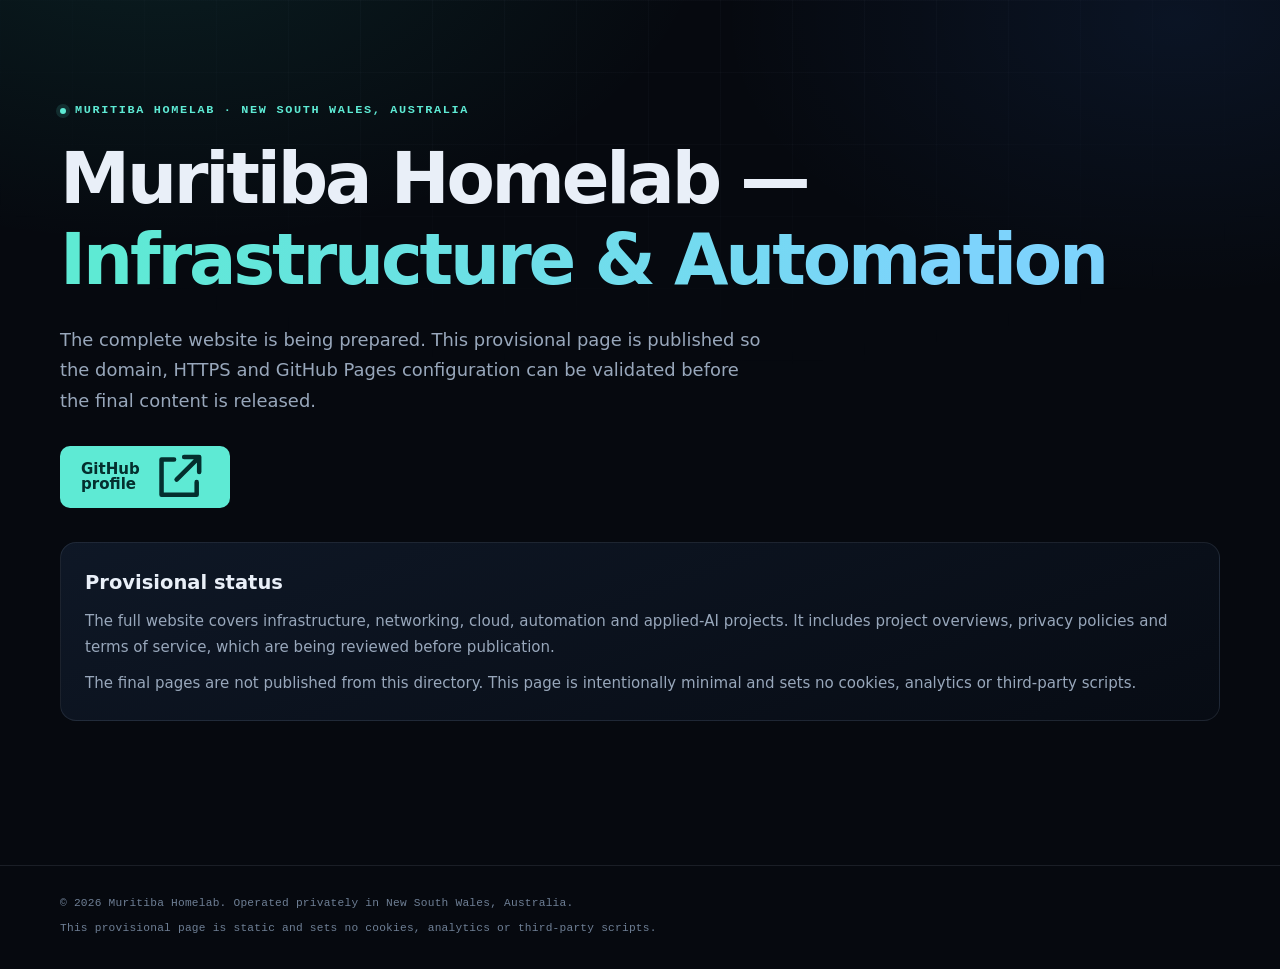
==== docs/index.html @ 88da592b "Add provisional GitHub Pages site for W4A" ====
<!doctype html>
<html lang="en-AU">
<head>
  <meta charset="utf-8">
  <meta name="viewport" content="width=device-width, initial-scale=1">
  <title>Muritiba Homelab — Infrastructure & Automation</title>
  <meta name="description" content="A provisional public page for Muritiba Homelab. The complete website is being prepared.">
  <meta name="theme-color" content="#06090f">
  <meta name="color-scheme" content="dark">
  <meta property="og:type" content="website">
  <meta property="og:site_name" content="Muritiba Homelab">
  <meta property="og:title" content="Muritiba Homelab — Infrastructure & Automation">
  <meta property="og:description" content="A provisional public page for the Muritiba Homelab.">
  <meta property="og:url" content="https://homelab.wmuritiba.com/">
  <meta property="og:locale" content="en_AU">
  <style>
    :root {
      color-scheme: dark;
      --bg: #06090f;
      --surface: #0c141f;
      --border: rgba(148, 163, 184, 0.16);
      --text: #e9eff8;
      --muted: #98a7bb;
      --faint: #6e7f95;
      --accent: #5eead4;
      --accent-strong: #2dd4bf;
      --blue: #7dd3fc;
      --font-sans: ui-sans-serif, system-ui, -apple-system, "Segoe UI", Roboto, "Helvetica Neue", Arial, sans-serif;
      --font-mono: ui-monospace, SFMono-Regular, "SF Mono", Menlo, Consolas, monospace;
    }

    * {
      box-sizing: border-box;
    }

    html {
      scroll-behavior: smooth;
    }

    body {
      margin: 0;
      min-height: 100vh;
      background-color: var(--bg);
      background-image:
        radial-gradient(900px 520px at 12% -8%, rgba(45, 212, 191, 0.1), transparent 62%),
        radial-gradient(760px 460px at 92% 2%, rgba(56, 132, 255, 0.09), transparent 60%);
      color: var(--text);
      font-family: var(--font-sans);
      line-height: 1.65;
      -webkit-font-smoothing: antialiased;
    }

    body::before {
      content: "";
      position: fixed;
      inset: 0;
      z-index: -1;
      pointer-events: none;
      background-image:
        linear-gradient(rgba(148, 163, 184, 0.035) 1px, transparent 1px),
        linear-gradient(90deg, rgba(148, 163, 184, 0.035) 1px, transparent 1px);
      background-size: 72px 72px;
      mask-image: radial-gradient(ellipse 80% 55% at 50% 0%, #000 25%, transparent 78%);
      -webkit-mask-image: radial-gradient(ellipse 80% 55% at 50% 0%, #000 25%, transparent 78%);
    }

    .container {
      width: min(100% - 40px, 1160px);
      margin-inline: auto;
    }

    .eyebrow {
      display: inline-flex;
      align-items: center;
      gap: 9px;
      margin: 0 0 18px;
      color: var(--accent);
      font-family: var(--font-mono);
      font-size: 0.74rem;
      font-weight: 550;
      letter-spacing: 0.14em;
      text-transform: uppercase;
    }

    .eyebrow::before {
      content: "";
      width: 6px;
      height: 6px;
      border-radius: 50%;
      background: var(--accent);
      box-shadow: 0 0 0 4px rgba(94, 234, 212, 0.13);
    }

    .lead {
      max-width: 62ch;
      color: var(--muted);
      font-size: 1.12rem;
      line-height: 1.7;
    }

    .button {
      display: inline-flex;
      align-items: center;
      justify-content: center;
      gap: 9px;
      min-height: 46px;
      padding: 0 20px;
      border: 1px solid transparent;
      border-radius: 10px;
      font-size: 0.94rem;
      font-weight: 620;
      line-height: 1;
      text-decoration: none;
      transition: transform 180ms ease, background-color 180ms ease, border-color 180ms ease;
    }

    .button:hover {
      transform: translateY(-1px);
    }

    .button--primary {
      background: var(--accent);
      color: #042f2e;
    }

    .button--primary:hover {
      background: #8df5e5;
      color: #042f2e;
    }

    .button--ghost {
      border-color: rgba(148, 163, 184, 0.26);
      background: rgba(148, 163, 184, 0.04);
      color: var(--text);
    }

    .button--ghost:hover {
      border-color: rgba(94, 234, 212, 0.45);
      background: rgba(94, 234, 212, 0.07);
    }

    .hero {
      padding: 96px 0 72px;
    }

    .hero h1 {
      margin: 0;
      font-size: clamp(2.4rem, 6vw, 4.4rem);
      font-weight: 650;
      line-height: 1.15;
      letter-spacing: -0.045em;
      text-wrap: balance;
    }

    .hero h1 .accent {
      background: linear-gradient(100deg, var(--accent) 5%, var(--blue) 85%);
      -webkit-background-clip: text;
      background-clip: text;
      color: transparent;
    }

    .hero .lead {
      margin: 24px 0 0;
    }

    .button-row {
      display: flex;
      flex-wrap: wrap;
      gap: 12px;
      margin-top: 30px;
    }

    .panel {
      margin-top: 34px;
      padding: 24px;
      border: 1px solid rgba(148, 163, 184, 0.14);
      border-radius: 16px;
      background: linear-gradient(160deg, rgba(16, 26, 41, 0.9), rgba(8, 13, 21, 0.9));
    }

    .panel h2 {
      margin: 0 0 10px;
      font-size: 1.22rem;
      font-weight: 620;
    }

    .panel p {
      margin: 0;
      color: var(--muted);
      font-size: 0.94rem;
      line-height: 1.7;
    }

    .panel p + p {
      margin-top: 10px;
    }

    .footer {
      margin-top: 72px;
      padding: 28px 0 32px;
      border-top: 1px solid rgba(148, 163, 184, 0.14);
      color: var(--faint);
      font-family: var(--font-mono);
      font-size: 0.7rem;
      letter-spacing: 0.02em;
    }

    .footer p {
      margin: 0;
    }

    .footer p + p {
      margin-top: 6px;
    }

    .mark {
      width: 34px;
      height: 34px;
    }
  </style>
</head>
<body>
  <main id="main">
    <section class="hero">
      <div class="container">
        <p class="eyebrow">Muritiba Homelab · New South Wales, Australia</p>
        <h1>Muritiba Homelab — <span class="accent">Infrastructure &amp; Automation</span></h1>
        <p class="lead">The complete website is being prepared. This provisional page is published so the domain, HTTPS and GitHub Pages configuration can be validated before the final content is released.</p>
        <div class="button-row">
          <a class="button button--primary" href="https://github.com/wmuritiba" rel="noopener">
            GitHub profile
            <svg viewBox="0 0 24 24" fill="none" stroke="currentColor" stroke-width="1.8" stroke-linecap="round" stroke-linejoin="round" aria-hidden="true" focusable="false">
              <path d="M14 4h6v6M20 4l-9 9M10 5H5v14h14v-5"/>
            </svg>
          </a>
        </div>
        <div class="panel">
          <h2>Provisional status</h2>
          <p>The full website covers infrastructure, networking, cloud, automation and applied-AI projects. It includes project overviews, privacy policies and terms of service, which are being reviewed before publication.</p>
          <p>The final pages are not published from this directory. This page is intentionally minimal and sets no cookies, analytics or third-party scripts.</p>
        </div>
      </div>
    </section>
  </main>

  <footer class="footer">
    <div class="container">
      <p>© 2026 Muritiba Homelab. Operated privately in New South Wales, Australia.</p>
      <p>This provisional page is static and sets no cookies, analytics or third-party scripts.</p>
    </div>
  </footer>
</body>
</html>
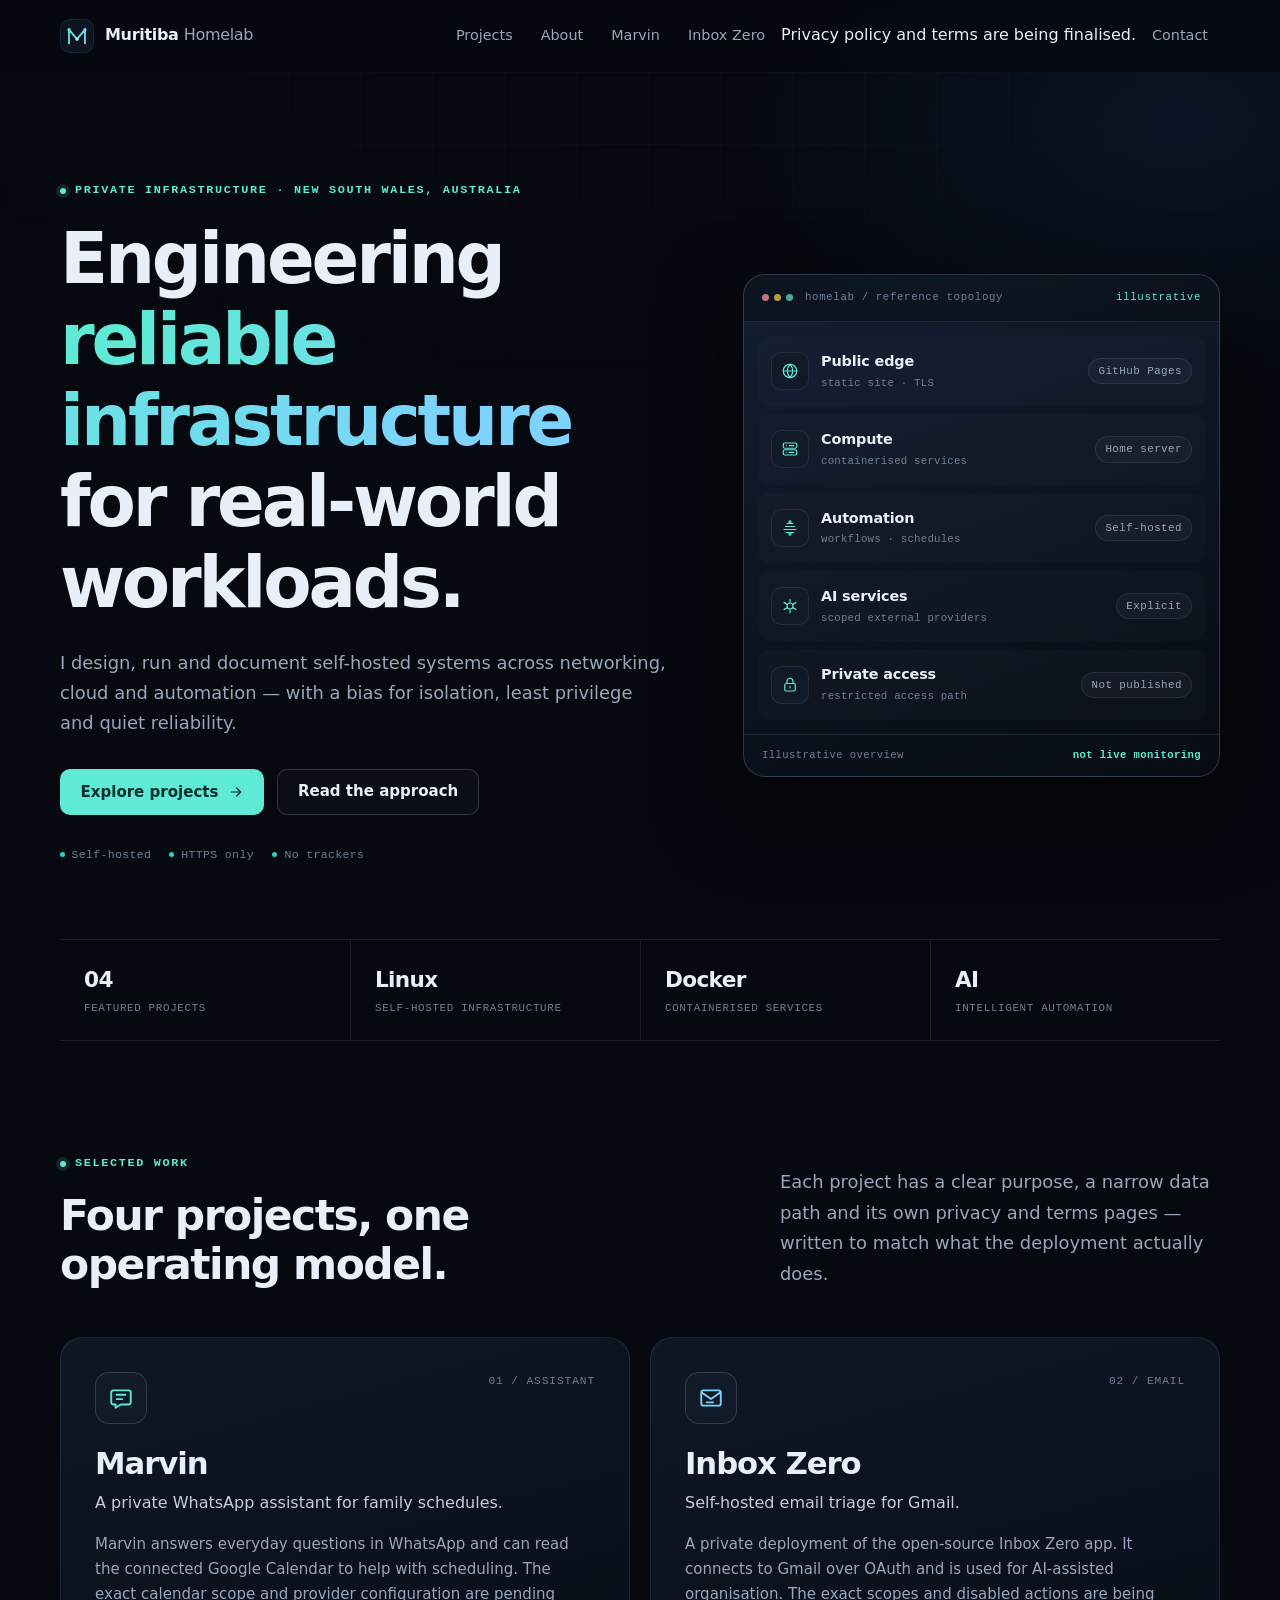
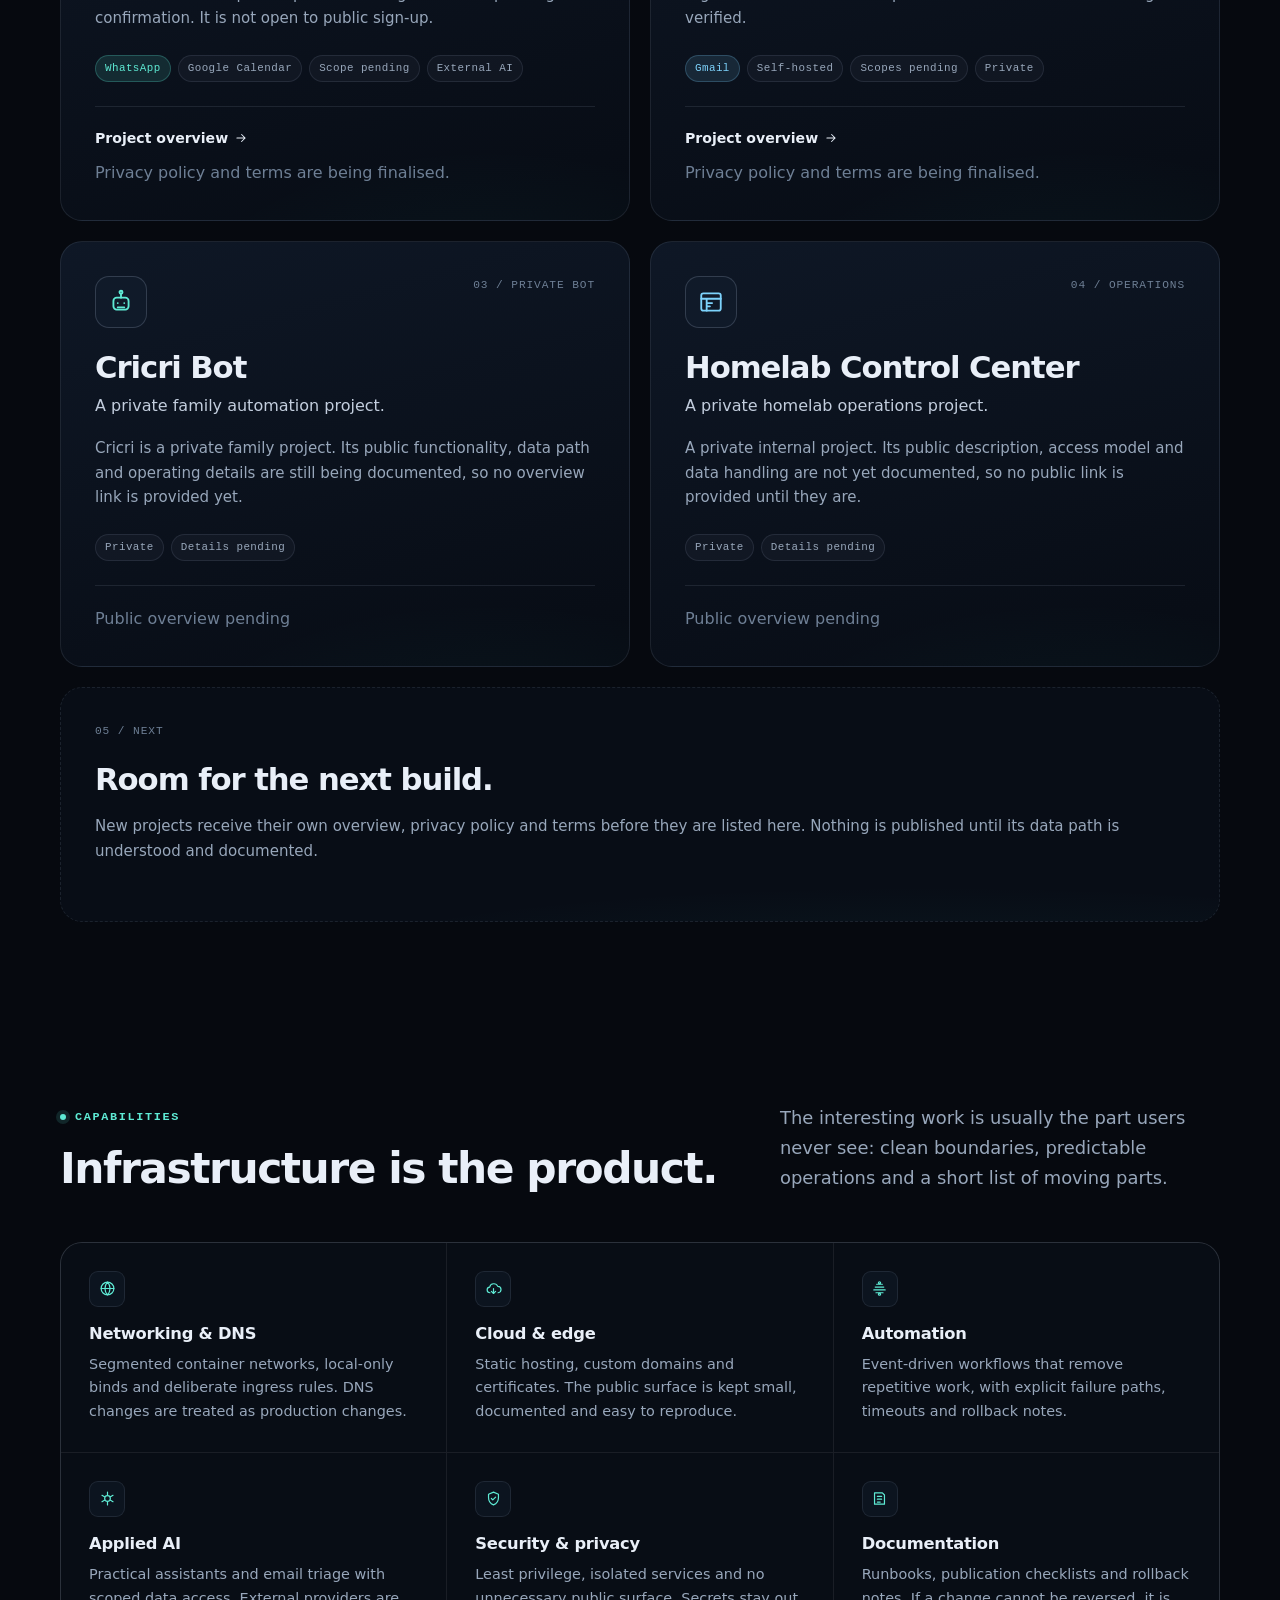
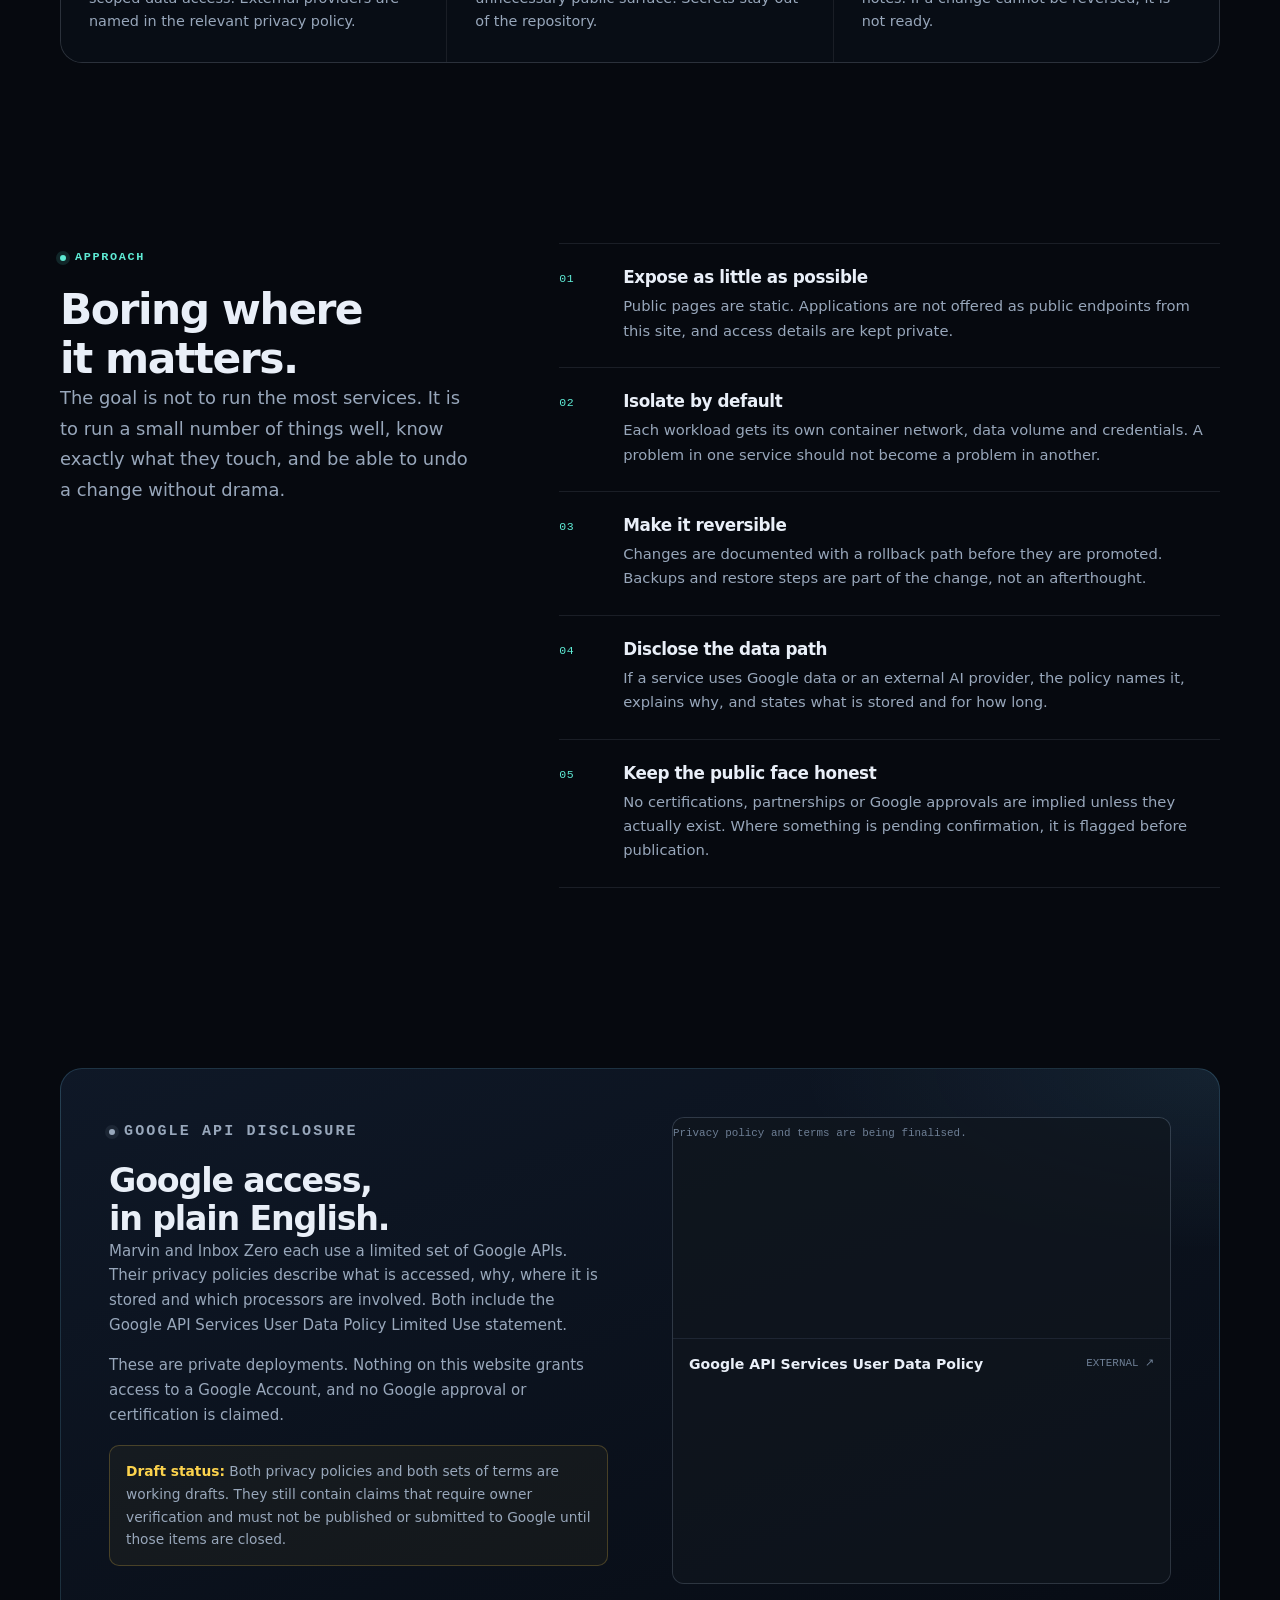
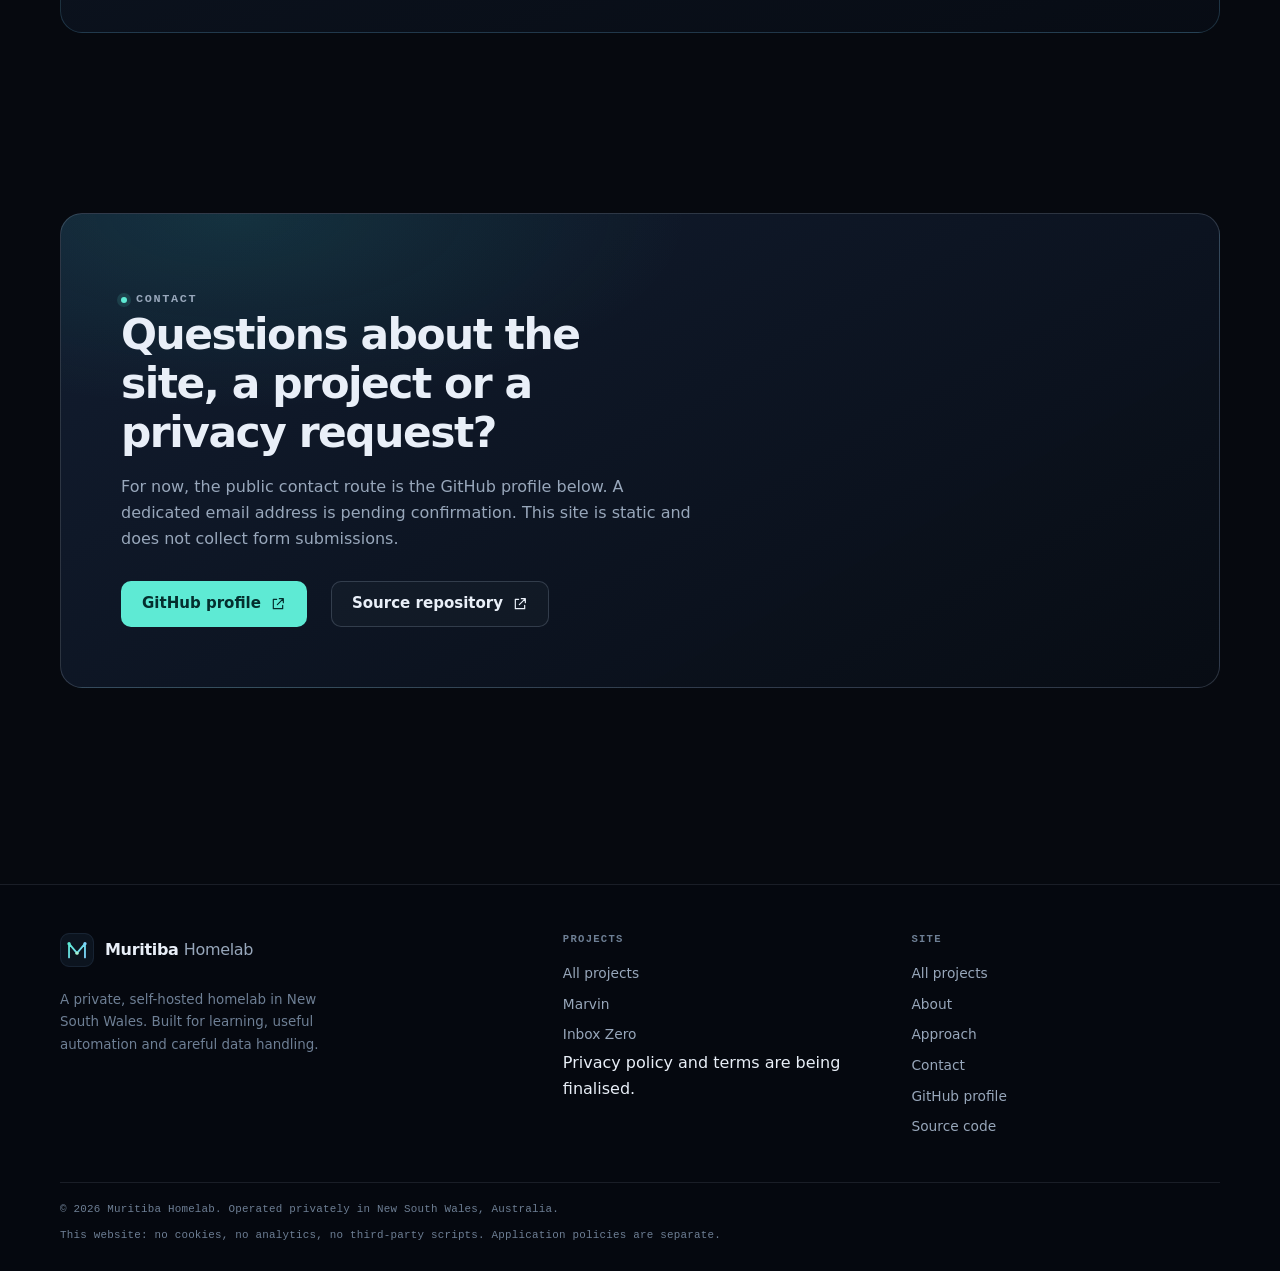
==== commit 160d3a07: "Publish Muritiba Homelab institutional website" ====
--- a/docs/index.html
+++ b/docs/index.html
@@ -3,250 +3,443 @@
 <head>
   <meta charset="utf-8">
   <meta name="viewport" content="width=device-width, initial-scale=1">
-  <title>Muritiba Homelab — Infrastructure & Automation</title>
-  <meta name="description" content="A provisional public page for Muritiba Homelab. The complete website is being prepared.">
+  <meta http-equiv="Content-Security-Policy" content="default-src 'self'; img-src 'self' data:; style-src 'self'; script-src 'self'; font-src 'self'; connect-src 'self'; base-uri 'self'; form-action 'none'">
+  <meta name="referrer" content="strict-origin-when-cross-origin">
+  <title>Muritiba Homelab — Infrastructure, automation and applied AI</title>
+  <meta name="description" content="A private, self-hosted homelab in New South Wales. Projects across networking, cloud, automation and applied AI, including Marvin, Inbox Zero, Cricri Bot and Homelab Control Center.">
+  <link rel="canonical" href="https://homelab.wmuritiba.com/">
   <meta name="theme-color" content="#06090f">
   <meta name="color-scheme" content="dark">
+
   <meta property="og:type" content="website">
   <meta property="og:site_name" content="Muritiba Homelab">
-  <meta property="og:title" content="Muritiba Homelab — Infrastructure & Automation">
-  <meta property="og:description" content="A provisional public page for the Muritiba Homelab.">
+  <meta property="og:title" content="Muritiba Homelab — Infrastructure, automation and applied AI">
+  <meta property="og:description" content="A private, self-hosted homelab in New South Wales. Projects across networking, cloud, automation and applied AI.">
   <meta property="og:url" content="https://homelab.wmuritiba.com/">
+  <meta property="og:image" content="https://homelab.wmuritiba.com/assets/og-image.png">
+  <meta property="og:image:width" content="1200">
+  <meta property="og:image:height" content="630">
+  <meta property="og:image:alt" content="Muritiba Homelab — a small, deliberate homelab for real workloads.">
   <meta property="og:locale" content="en_AU">
-  <style>
-    :root {
-      color-scheme: dark;
-      --bg: #06090f;
-      --surface: #0c141f;
-      --border: rgba(148, 163, 184, 0.16);
-      --text: #e9eff8;
-      --muted: #98a7bb;
-      --faint: #6e7f95;
-      --accent: #5eead4;
-      --accent-strong: #2dd4bf;
-      --blue: #7dd3fc;
-      --font-sans: ui-sans-serif, system-ui, -apple-system, "Segoe UI", Roboto, "Helvetica Neue", Arial, sans-serif;
-      --font-mono: ui-monospace, SFMono-Regular, "SF Mono", Menlo, Consolas, monospace;
-    }
-
-    * {
-      box-sizing: border-box;
-    }
-
-    html {
-      scroll-behavior: smooth;
-    }
-
-    body {
-      margin: 0;
-      min-height: 100vh;
-      background-color: var(--bg);
-      background-image:
-        radial-gradient(900px 520px at 12% -8%, rgba(45, 212, 191, 0.1), transparent 62%),
-        radial-gradient(760px 460px at 92% 2%, rgba(56, 132, 255, 0.09), transparent 60%);
-      color: var(--text);
-      font-family: var(--font-sans);
-      line-height: 1.65;
-      -webkit-font-smoothing: antialiased;
-    }
-
-    body::before {
-      content: "";
-      position: fixed;
-      inset: 0;
-      z-index: -1;
-      pointer-events: none;
-      background-image:
-        linear-gradient(rgba(148, 163, 184, 0.035) 1px, transparent 1px),
-        linear-gradient(90deg, rgba(148, 163, 184, 0.035) 1px, transparent 1px);
-      background-size: 72px 72px;
-      mask-image: radial-gradient(ellipse 80% 55% at 50% 0%, #000 25%, transparent 78%);
-      -webkit-mask-image: radial-gradient(ellipse 80% 55% at 50% 0%, #000 25%, transparent 78%);
-    }
-
-    .container {
-      width: min(100% - 40px, 1160px);
-      margin-inline: auto;
-    }
-
-    .eyebrow {
-      display: inline-flex;
-      align-items: center;
-      gap: 9px;
-      margin: 0 0 18px;
-      color: var(--accent);
-      font-family: var(--font-mono);
-      font-size: 0.74rem;
-      font-weight: 550;
-      letter-spacing: 0.14em;
-      text-transform: uppercase;
-    }
-
-    .eyebrow::before {
-      content: "";
-      width: 6px;
-      height: 6px;
-      border-radius: 50%;
-      background: var(--accent);
-      box-shadow: 0 0 0 4px rgba(94, 234, 212, 0.13);
-    }
-
-    .lead {
-      max-width: 62ch;
-      color: var(--muted);
-      font-size: 1.12rem;
-      line-height: 1.7;
-    }
-
-    .button {
-      display: inline-flex;
-      align-items: center;
-      justify-content: center;
-      gap: 9px;
-      min-height: 46px;
-      padding: 0 20px;
-      border: 1px solid transparent;
-      border-radius: 10px;
-      font-size: 0.94rem;
-      font-weight: 620;
-      line-height: 1;
-      text-decoration: none;
-      transition: transform 180ms ease, background-color 180ms ease, border-color 180ms ease;
-    }
-
-    .button:hover {
-      transform: translateY(-1px);
-    }
-
-    .button--primary {
-      background: var(--accent);
-      color: #042f2e;
-    }
-
-    .button--primary:hover {
-      background: #8df5e5;
-      color: #042f2e;
-    }
-
-    .button--ghost {
-      border-color: rgba(148, 163, 184, 0.26);
-      background: rgba(148, 163, 184, 0.04);
-      color: var(--text);
-    }
-
-    .button--ghost:hover {
-      border-color: rgba(94, 234, 212, 0.45);
-      background: rgba(94, 234, 212, 0.07);
-    }
-
-    .hero {
-      padding: 96px 0 72px;
-    }
-
-    .hero h1 {
-      margin: 0;
-      font-size: clamp(2.4rem, 6vw, 4.4rem);
-      font-weight: 650;
-      line-height: 1.15;
-      letter-spacing: -0.045em;
-      text-wrap: balance;
-    }
-
-    .hero h1 .accent {
-      background: linear-gradient(100deg, var(--accent) 5%, var(--blue) 85%);
-      -webkit-background-clip: text;
-      background-clip: text;
-      color: transparent;
-    }
-
-    .hero .lead {
-      margin: 24px 0 0;
-    }
-
-    .button-row {
-      display: flex;
-      flex-wrap: wrap;
-      gap: 12px;
-      margin-top: 30px;
-    }
-
-    .panel {
-      margin-top: 34px;
-      padding: 24px;
-      border: 1px solid rgba(148, 163, 184, 0.14);
-      border-radius: 16px;
-      background: linear-gradient(160deg, rgba(16, 26, 41, 0.9), rgba(8, 13, 21, 0.9));
-    }
-
-    .panel h2 {
-      margin: 0 0 10px;
-      font-size: 1.22rem;
-      font-weight: 620;
-    }
-
-    .panel p {
-      margin: 0;
-      color: var(--muted);
-      font-size: 0.94rem;
-      line-height: 1.7;
-    }
-
-    .panel p + p {
-      margin-top: 10px;
-    }
-
-    .footer {
-      margin-top: 72px;
-      padding: 28px 0 32px;
-      border-top: 1px solid rgba(148, 163, 184, 0.14);
-      color: var(--faint);
-      font-family: var(--font-mono);
-      font-size: 0.7rem;
-      letter-spacing: 0.02em;
-    }
-
-    .footer p {
-      margin: 0;
-    }
-
-    .footer p + p {
-      margin-top: 6px;
-    }
-
-    .mark {
-      width: 34px;
-      height: 34px;
-    }
-  </style>
+  <meta name="twitter:card" content="summary_large_image">
+  <meta name="twitter:title" content="Muritiba Homelab">
+  <meta name="twitter:description" content="Infrastructure, automation and applied AI in a private, self-hosted homelab.">
+  <meta name="twitter:image" content="https://homelab.wmuritiba.com/assets/og-image.png">
+
+  <link rel="icon" href="favicon.svg" type="image/svg+xml">
+  <link rel="apple-touch-icon" href="assets/apple-touch-icon.png">
+  <link rel="stylesheet" href="styles.css">
+  <script src="script.js" defer></script>
+
+  <script type="application/ld+json">
+  {
+    "@context": "https://schema.org",
+    "@type": "WebSite",
+    "name": "Muritiba Homelab",
+    "url": "https://homelab.wmuritiba.com/",
+    "description": "A private, self-hosted homelab in New South Wales, with projects across networking, cloud, automation and applied AI.",
+    "inLanguage": "en-AU"
+  }
+  </script>
 </head>
 <body>
+  <a class="skip-link" href="#main">Skip to content</a>
+
+  <header class="site-header">
+    <div class="container header-inner">
+      <a class="brand" href="./" aria-label="Muritiba Homelab — home">
+        <img class="brand-mark" src="assets/mark.svg" alt="" width="34" height="34">
+        <span class="brand-text">Muritiba <span>Homelab</span></span>
+      </a>
+
+      <button class="nav-toggle" type="button" aria-expanded="false" aria-controls="site-nav" aria-label="Open navigation">
+        <svg class="icon-menu" viewBox="0 0 24 24" fill="none" stroke="currentColor" stroke-width="1.8" stroke-linecap="round" aria-hidden="true" focusable="false">
+          <path d="M4 7h16M4 12h16M4 17h16"/>
+        </svg>
+        <svg class="icon-close" viewBox="0 0 24 24" fill="none" stroke="currentColor" stroke-width="1.8" stroke-linecap="round" aria-hidden="true" focusable="false">
+          <path d="M6 6l12 12M18 6 6 18"/>
+        </svg>
+      </button>
+
+      <nav class="site-nav" id="site-nav" aria-label="Primary">
+        <a href="projects/">Projects</a>
+        <a href="about/">About</a>
+        <a href="marvin/">Marvin</a>
+        <a href="inbox-zero/">Inbox Zero</a>
+              <span class="link-subtle">Privacy policy and terms are being finalised.</span>
+        <a href="#contact">Contact</a>
+      </nav>
+    </div>
+  </header>
+
   <main id="main">
-    <section class="hero">
+    <section class="hero" aria-labelledby="hero-title">
+      <div class="container hero-grid">
+        <div class="hero-copy">
+          <p class="eyebrow">Private infrastructure · New South Wales, Australia</p>
+          <h1 id="hero-title">Engineering <span class="accent">reliable infrastructure</span> for real-world workloads.</h1>
+          <p class="lead">I design, run and document self-hosted systems across networking, cloud and automation — with a bias for isolation, least privilege and quiet reliability.</p>
+          <div class="button-row">
+            <a class="button button--primary" href="projects/">
+              Explore projects
+              <svg viewBox="0 0 24 24" fill="none" stroke="currentColor" stroke-width="1.8" stroke-linecap="round" stroke-linejoin="round" aria-hidden="true" focusable="false"><path d="M5 12h14M13 6l6 6-6 6"/></svg>
+            </a>
+            <a class="button button--ghost" href="#approach">Read the approach</a>
+          </div>
+          <p class="hero-note">
+            <span>Self-hosted</span>
+            <span>HTTPS only</span>
+            <span>No trackers</span>
+          </p>
+        </div>
+
+        <div class="system-card" role="img" aria-label="Illustrative homelab architecture: a public static site on GitHub Pages, containerised services on a home server, self-hosted automation, scoped external AI services, and a restricted private access path. Not live monitoring.">
+          <div class="system-bar">
+            <span class="system-dots" aria-hidden="true"><i></i><i></i><i></i></span>
+            <span>homelab / reference topology</span>
+            <span class="system-bar__status">illustrative</span>
+          </div>
+          <div class="system-body">
+            <div class="node-row">
+              <span class="node-icon" aria-hidden="true">
+                <svg viewBox="0 0 24 24" fill="none" stroke="currentColor" stroke-width="1.6" stroke-linecap="round" stroke-linejoin="round"><circle cx="12" cy="12" r="9"/><path d="M3 12h18M12 3c2.4 2.6 3.6 5.6 3.6 9s-1.2 6.4-3.6 9c-2.4-2.6-3.6-5.6-3.6-9S9.6 5.6 12 3z"/></svg>
+              </span>
+              <span class="node-copy"><strong>Public edge</strong><span>static site · TLS</span></span>
+              <span class="pill">GitHub Pages</span>
+            </div>
+            <div class="node-row">
+              <span class="node-icon" aria-hidden="true">
+                <svg viewBox="0 0 24 24" fill="none" stroke="currentColor" stroke-width="1.6" stroke-linecap="round" stroke-linejoin="round"><rect x="3" y="4" width="18" height="7" rx="2"/><rect x="3" y="13" width="18" height="7" rx="2"/><path d="M7 7.5h.01M7 16.5h.01M11 7.5h6M11 16.5h6"/></svg>
+              </span>
+              <span class="node-copy"><strong>Compute</strong><span>containerised services</span></span>
+              <span class="pill">Home server</span>
+            </div>
+            <div class="node-row">
+              <span class="node-icon" aria-hidden="true">
+                <svg viewBox="0 0 24 24" fill="none" stroke="currentColor" stroke-width="1.6" stroke-linecap="round" stroke-linejoin="round"><path d="M8 6h8M6 10h12M4 14h16M7 18h10"/><circle cx="12" cy="4" r="1.5"/><circle cx="12" cy="20" r="1.5"/></svg>
+              </span>
+              <span class="node-copy"><strong>Automation</strong><span>workflows · schedules</span></span>
+              <span class="pill">Self-hosted</span>
+            </div>
+            <div class="node-row">
+              <span class="node-icon" aria-hidden="true">
+                <svg viewBox="0 0 24 24" fill="none" stroke="currentColor" stroke-width="1.6" stroke-linecap="round" stroke-linejoin="round"><path d="M12 3v4M12 17v4M4.2 7.5l3.5 2M16.3 14.5l3.5 2M4.2 16.5l3.5-2M16.3 9.5l3.5-2"/><circle cx="12" cy="12" r="4"/></svg>
+              </span>
+              <span class="node-copy"><strong>AI services</strong><span>scoped external providers</span></span>
+              <span class="pill">Explicit</span>
+            </div>
+            <div class="node-row">
+              <span class="node-icon" aria-hidden="true">
+                <svg viewBox="0 0 24 24" fill="none" stroke="currentColor" stroke-width="1.6" stroke-linecap="round" stroke-linejoin="round"><rect x="5" y="10" width="14" height="10" rx="2"/><path d="M8 10V7a4 4 0 0 1 8 0v3"/><path d="M12 14v2"/></svg>
+              </span>
+              <span class="node-copy"><strong>Private access</strong><span>restricted access path</span></span>
+              <span class="pill">Not published</span>
+            </div>
+          </div>
+          <div class="system-foot">
+            <span>Illustrative overview</span>
+            <strong>not live monitoring</strong>
+          </div>
+        </div>
+      </div>
+    </section>
+
+    <div class="container">
+      <div class="stats" role="group" aria-label="Homelab at a glance">
+        <div class="stat"><strong>04</strong><span>Featured projects</span></div>
+        <div class="stat"><strong>Linux</strong><span>Self-hosted infrastructure</span></div>
+        <div class="stat"><strong>Docker</strong><span>Containerised services</span></div>
+        <div class="stat"><strong>AI</strong><span>Intelligent automation</span></div>
+      </div>
+    </div>
+
+    <section class="section" id="projects" aria-labelledby="projects-title">
       <div class="container">
-        <p class="eyebrow">Muritiba Homelab · New South Wales, Australia</p>
-        <h1>Muritiba Homelab — <span class="accent">Infrastructure &amp; Automation</span></h1>
-        <p class="lead">The complete website is being prepared. This provisional page is published so the domain, HTTPS and GitHub Pages configuration can be validated before the final content is released.</p>
-        <div class="button-row">
-          <a class="button button--primary" href="https://github.com/wmuritiba" rel="noopener">
-            GitHub profile
-            <svg viewBox="0 0 24 24" fill="none" stroke="currentColor" stroke-width="1.8" stroke-linecap="round" stroke-linejoin="round" aria-hidden="true" focusable="false">
-              <path d="M14 4h6v6M20 4l-9 9M10 5H5v14h14v-5"/>
-            </svg>
-          </a>
-        </div>
-        <div class="panel">
-          <h2>Provisional status</h2>
-          <p>The full website covers infrastructure, networking, cloud, automation and applied-AI projects. It includes project overviews, privacy policies and terms of service, which are being reviewed before publication.</p>
-          <p>The final pages are not published from this directory. This page is intentionally minimal and sets no cookies, analytics or third-party scripts.</p>
+        <div class="section-head">
+          <div class="section-title">
+            <p class="eyebrow">Selected work</p>
+            <h2 id="projects-title">Four projects, one operating model.</h2>
+          </div>
+          <div class="section-head__aside">
+            <p class="lead">Each project has a clear purpose, a narrow data path and its own privacy and terms pages — written to match what the deployment actually does.</p>
+          </div>
+        </div>
+
+        <div class="project-grid">
+          <article class="project-card">
+            <div class="project-card__top">
+              <span class="app-icon" aria-hidden="true">
+                <svg viewBox="0 0 24 24" fill="none" stroke="currentColor" stroke-width="1.7" stroke-linecap="round" stroke-linejoin="round"><path d="M5 5h14a2 2 0 0 1 2 2v9a2 2 0 0 1-2 2h-7l-5 3v-3H5a2 2 0 0 1-2-2V7a2 2 0 0 1 2-2z"/><path d="M8 9h8M8 13h5"/></svg>
+              </span>
+              <span class="project-index">01 / ASSISTANT</span>
+            </div>
+            <h3>Marvin</h3>
+            <p class="project-card__tagline">A private WhatsApp assistant for family schedules.</p>
+            <p class="project-card__body">Marvin answers everyday questions in WhatsApp and can read the connected Google Calendar to help with scheduling. The exact calendar scope and provider configuration are pending confirmation. It is not open to public sign-up.</p>
+            <div class="project-card__meta tag-row">
+              <span class="pill pill--accent">WhatsApp</span>
+              <span class="pill">Google Calendar</span>
+              <span class="pill">Scope pending</span>
+              <span class="pill">External AI</span>
+            </div>
+            <div class="project-card__links">
+              <a href="marvin/">Project overview
+                <svg viewBox="0 0 24 24" fill="none" stroke="currentColor" stroke-width="1.8" stroke-linecap="round" stroke-linejoin="round" aria-hidden="true" focusable="false"><path d="M5 12h14M13 6l6 6-6 6"/></svg>
+              </a>
+              <span class="link-subtle">Privacy policy and terms are being finalised.</span>
+            </div>
+          </article>
+
+          <article class="project-card">
+            <div class="project-card__top">
+              <span class="app-icon app-icon--blue" aria-hidden="true">
+                <svg viewBox="0 0 24 24" fill="none" stroke="currentColor" stroke-width="1.7" stroke-linecap="round" stroke-linejoin="round"><rect x="3" y="5" width="18" height="14" rx="2"/><path d="m3.5 7 8.5 6 8.5-6"/><path d="M8 16h6"/></svg>
+              </span>
+              <span class="project-index">02 / EMAIL</span>
+            </div>
+            <h3>Inbox Zero</h3>
+            <p class="project-card__tagline">Self-hosted email triage for Gmail.</p>
+            <p class="project-card__body">A private deployment of the open-source Inbox Zero app. It connects to Gmail over OAuth and is used for AI-assisted organisation. The exact scopes and disabled actions are being verified.</p>
+            <div class="project-card__meta tag-row">
+              <span class="pill pill--blue">Gmail</span>
+              <span class="pill">Self-hosted</span>
+              <span class="pill">Scopes pending</span>
+              <span class="pill">Private</span>
+            </div>
+            <div class="project-card__links">
+              <a href="inbox-zero/">Project overview
+                <svg viewBox="0 0 24 24" fill="none" stroke="currentColor" stroke-width="1.8" stroke-linecap="round" stroke-linejoin="round" aria-hidden="true" focusable="false"><path d="M5 12h14M13 6l6 6-6 6"/></svg>
+              </a>
+              <span class="link-subtle">Privacy policy and terms are being finalised.</span>
+            </div>
+          </article>
+
+          <article class="project-card">
+            <div class="project-card__top">
+              <span class="app-icon" aria-hidden="true">
+                <svg viewBox="0 0 24 24" fill="none" stroke="currentColor" stroke-width="1.7" stroke-linecap="round" stroke-linejoin="round"><rect x="5" y="8" width="14" height="11" rx="3"/><path d="M12 8V4M9 13h.01M15 13h.01M9 17h6"/><circle cx="12" cy="3" r="1.4"/></svg>
+              </span>
+              <span class="project-index">03 / PRIVATE BOT</span>
+            </div>
+            <h3>Cricri Bot</h3>
+            <p class="project-card__tagline">A private family automation project.</p>
+            <p class="project-card__body">Cricri is a private family project. Its public functionality, data path and operating details are still being documented, so no overview link is provided yet.</p>
+            <div class="project-card__meta tag-row">
+              <span class="pill">Private</span>
+              <span class="pill">Details pending</span>
+            </div>
+            <div class="project-card__links">
+              <span class="link-subtle">Public overview pending</span>
+            </div>
+          </article>
+
+          <article class="project-card">
+            <div class="project-card__top">
+              <span class="app-icon app-icon--blue" aria-hidden="true">
+                <svg viewBox="0 0 24 24" fill="none" stroke="currentColor" stroke-width="1.7" stroke-linecap="round" stroke-linejoin="round"><rect x="3" y="4" width="18" height="16" rx="2"/><path d="M3 9h18M8 9v11M8 13h5M8 16h3"/></svg>
+              </span>
+              <span class="project-index">04 / OPERATIONS</span>
+            </div>
+            <h3>Homelab Control Center</h3>
+            <p class="project-card__tagline">A private homelab operations project.</p>
+            <p class="project-card__body">A private internal project. Its public description, access model and data handling are not yet documented, so no public link is provided until they are.</p>
+            <div class="project-card__meta tag-row">
+              <span class="pill">Private</span>
+              <span class="pill">Details pending</span>
+            </div>
+            <div class="project-card__links">
+              <span class="link-subtle">Public overview pending</span>
+            </div>
+          </article>
+
+          <article class="project-card project-card--placeholder">
+            <div class="project-card__top">
+              <span class="project-index">05 / NEXT</span>
+            </div>
+            <h3>Room for the next build.</h3>
+            <p class="project-card__body">New projects receive their own overview, privacy policy and terms before they are listed here. Nothing is published until its data path is understood and documented.</p>
+          </article>
+        </div>
+      </div>
+    </section>
+
+    <section class="section section--tight" aria-labelledby="capabilities-title">
+      <div class="container">
+        <div class="section-head">
+          <div class="section-title">
+            <p class="eyebrow">Capabilities</p>
+            <h2 id="capabilities-title">Infrastructure is the product.</h2>
+          </div>
+          <div class="section-head__aside">
+            <p class="lead">The interesting work is usually the part users never see: clean boundaries, predictable operations and a short list of moving parts.</p>
+          </div>
+        </div>
+
+        <div class="cap-grid">
+          <article class="cap-card">
+            <span class="cap-card__icon" aria-hidden="true">
+              <svg viewBox="0 0 24 24" fill="none" stroke="currentColor" stroke-width="1.7" stroke-linecap="round" stroke-linejoin="round"><circle cx="12" cy="12" r="9"/><path d="M3 12h18M12 3c2.4 2.6 3.6 5.6 3.6 9s-1.2 6.4-3.6 9c-2.4-2.6-3.6-5.6-3.6-9S9.6 5.6 12 3z"/></svg>
+            </span>
+            <h3>Networking &amp; DNS</h3>
+            <p>Segmented container networks, local-only binds and deliberate ingress rules. DNS changes are treated as production changes.</p>
+          </article>
+          <article class="cap-card">
+            <span class="cap-card__icon" aria-hidden="true">
+              <svg viewBox="0 0 24 24" fill="none" stroke="currentColor" stroke-width="1.7" stroke-linecap="round" stroke-linejoin="round"><path d="M7 18a4 4 0 0 1-.4-7.98A6 6 0 0 1 18 9a4.5 4.5 0 0 1 .5 8.98"/><path d="M12 12v7M9 16l3 3 3-3"/></svg>
+            </span>
+            <h3>Cloud &amp; edge</h3>
+            <p>Static hosting, custom domains and certificates. The public surface is kept small, documented and easy to reproduce.</p>
+          </article>
+          <article class="cap-card">
+            <span class="cap-card__icon" aria-hidden="true">
+              <svg viewBox="0 0 24 24" fill="none" stroke="currentColor" stroke-width="1.7" stroke-linecap="round" stroke-linejoin="round"><path d="M8 6h8M6 10h12M4 14h16M7 18h10"/><circle cx="12" cy="4" r="1.5"/><circle cx="12" cy="20" r="1.5"/></svg>
+            </span>
+            <h3>Automation</h3>
+            <p>Event-driven workflows that remove repetitive work, with explicit failure paths, timeouts and rollback notes.</p>
+          </article>
+          <article class="cap-card">
+            <span class="cap-card__icon" aria-hidden="true">
+              <svg viewBox="0 0 24 24" fill="none" stroke="currentColor" stroke-width="1.7" stroke-linecap="round" stroke-linejoin="round"><path d="M12 3v4M12 17v4M4.2 7.5l3.5 2M16.3 14.5l3.5 2M4.2 16.5l3.5-2M16.3 9.5l3.5-2"/><circle cx="12" cy="12" r="4"/></svg>
+            </span>
+            <h3>Applied AI</h3>
+            <p>Practical assistants and email triage with scoped data access. External providers are named in the relevant privacy policy.</p>
+          </article>
+          <article class="cap-card">
+            <span class="cap-card__icon" aria-hidden="true">
+              <svg viewBox="0 0 24 24" fill="none" stroke="currentColor" stroke-width="1.7" stroke-linecap="round" stroke-linejoin="round"><path d="M12 3 5 6v5c0 4.4 2.9 8.4 7 10 4.1-1.6 7-5.6 7-10V6l-7-3z"/><path d="m9 12 2 2 4-4"/></svg>
+            </span>
+            <h3>Security &amp; privacy</h3>
+            <p>Least privilege, isolated services and no unnecessary public surface. Secrets stay out of the repository.</p>
+          </article>
+          <article class="cap-card">
+            <span class="cap-card__icon" aria-hidden="true">
+              <svg viewBox="0 0 24 24" fill="none" stroke="currentColor" stroke-width="1.7" stroke-linecap="round" stroke-linejoin="round"><path d="M5 4h11l3 3v13H5z"/><path d="M9 9h6M9 13h6M9 17h4"/></svg>
+            </span>
+            <h3>Documentation</h3>
+            <p>Runbooks, publication checklists and rollback notes. If a change cannot be reversed, it is not ready.</p>
+          </article>
+        </div>
+      </div>
+    </section>
+
+    <section class="section" id="approach" aria-labelledby="approach-title">
+      <div class="container approach-grid">
+        <div class="approach-intro">
+          <p class="eyebrow">Approach</p>
+          <h2 id="approach-title">Boring where it matters.</h2>
+          <p class="lead">The goal is not to run the most services. It is to run a small number of things well, know exactly what they touch, and be able to undo a change without drama.</p>
+        </div>
+
+        <ol class="principle-list">
+          <li class="principle">
+            <span class="principle__num">01</span>
+            <div>
+              <h3>Expose as little as possible</h3>
+              <p>Public pages are static. Applications are not offered as public endpoints from this site, and access details are kept private.</p>
+            </div>
+          </li>
+          <li class="principle">
+            <span class="principle__num">02</span>
+            <div>
+              <h3>Isolate by default</h3>
+              <p>Each workload gets its own container network, data volume and credentials. A problem in one service should not become a problem in another.</p>
+            </div>
+          </li>
+          <li class="principle">
+            <span class="principle__num">03</span>
+            <div>
+              <h3>Make it reversible</h3>
+              <p>Changes are documented with a rollback path before they are promoted. Backups and restore steps are part of the change, not an afterthought.</p>
+            </div>
+          </li>
+          <li class="principle">
+            <span class="principle__num">04</span>
+            <div>
+              <h3>Disclose the data path</h3>
+              <p>If a service uses Google data or an external AI provider, the policy names it, explains why, and states what is stored and for how long.</p>
+            </div>
+          </li>
+          <li class="principle">
+            <span class="principle__num">05</span>
+            <div>
+              <h3>Keep the public face honest</h3>
+              <p>No certifications, partnerships or Google approvals are implied unless they actually exist. Where something is pending confirmation, it is flagged before publication.</p>
+            </div>
+          </li>
+        </ol>
+      </div>
+    </section>
+
+    <section class="section section--tight" aria-labelledby="google-title">
+      <div class="container">
+        <div class="oauth-panel">
+          <div>
+            <p class="eyebrow eyebrow--muted">Google API disclosure</p>
+            <h2 id="google-title">Google access, in plain English.</h2>
+            <p>Marvin and Inbox Zero each use a limited set of Google APIs. Their privacy policies describe what is accessed, why, where it is stored and which processors are involved. Both include the Google API Services User Data Policy Limited Use statement.</p>
+            <p>These are private deployments. Nothing on this website grants access to a Google Account, and no Google approval or certification is claimed.</p>
+            <div class="draft-note"><strong>Draft status:</strong> Both privacy policies and both sets of terms are working drafts. They still contain claims that require owner verification and must not be published or submitted to Google until those items are closed.</div>
+          </div>
+          <ul class="disclosure-list">
+            <li><span class="link-subtle">Privacy policy and terms are being finalised.</span></li>
+            <li>
+              <a href="https://developers.google.com/terms/api-services-user-data-policy" rel="noopener">Google API Services User Data Policy <span>EXTERNAL ↗</span></a>
+            </li>
+          </ul>
+        </div>
+      </div>
+    </section>
+
+    <section class="section" id="contact" aria-labelledby="contact-title">
+      <div class="container">
+        <div class="contact-panel">
+          <p class="eyebrow">Contact</p>
+          <h2 id="contact-title">Questions about the site, a project or a privacy request?</h2>
+          <p>For now, the public contact route is the GitHub profile below. A dedicated email address is pending confirmation. This site is static and does not collect form submissions.</p>
+          <div class="contact-actions">
+            <a class="button button--primary" href="https://github.com/wmuritiba" rel="noopener">
+              GitHub profile
+              <svg viewBox="0 0 24 24" fill="none" stroke="currentColor" stroke-width="1.8" stroke-linecap="round" stroke-linejoin="round" aria-hidden="true" focusable="false"><path d="M14 4h6v6M20 4l-9 9M10 5H5v14h14v-5"/></svg>
+            </a>
+            <a class="button button--ghost" href="https://github.com/wmuritiba/homelab-website" rel="noopener">
+              Source repository
+              <svg viewBox="0 0 24 24" fill="none" stroke="currentColor" stroke-width="1.8" stroke-linecap="round" stroke-linejoin="round" aria-hidden="true" focusable="false"><path d="M14 4h6v6M20 4l-9 9M10 5H5v14h14v-5"/></svg>
+            </a>
+          </div>
         </div>
       </div>
     </section>
   </main>
 
-  <footer class="footer">
-    <div class="container">
+  <footer class="site-footer">
+    <div class="container footer-grid">
+      <div class="footer-brand">
+        <a class="brand" href="./" aria-label="Muritiba Homelab — home">
+          <img class="brand-mark" src="assets/mark.svg" alt="" width="34" height="34">
+          <span class="brand-text">Muritiba <span>Homelab</span></span>
+        </a>
+        <p>A private, self-hosted homelab in New South Wales. Built for learning, useful automation and careful data handling.</p>
+      </div>
+      <div class="footer-col">
+        <h3>Projects</h3>
+        <a href="projects/">All projects</a>
+        <a href="marvin/">Marvin</a>
+                        <a href="inbox-zero/">Inbox Zero</a>
+              <span class="link-subtle">Privacy policy and terms are being finalised.</span>
+                      </div>
+      <div class="footer-col">
+        <h3>Site</h3>
+        <a href="projects/">All projects</a>
+        <a href="about/">About</a>
+        <a href="#approach">Approach</a>
+        <a href="#contact">Contact</a>
+        <a href="https://github.com/wmuritiba" rel="noopener">GitHub profile</a>
+        <a href="https://github.com/wmuritiba/homelab-website" rel="noopener">Source code</a>
+      </div>
+    </div>
+    <div class="container footer-bottom">
       <p>© 2026 Muritiba Homelab. Operated privately in New South Wales, Australia.</p>
-      <p>This provisional page is static and sets no cookies, analytics or third-party scripts.</p>
+      <p>This website: no cookies, no analytics, no third-party scripts. Application policies are separate.</p>
     </div>
   </footer>
 </body>
--- a/docs/styles.css
+++ b/docs/styles.css
@@ -0,0 +1,2101 @@
+/* ==========================================================================
+   Muritiba Homelab — site styles
+   Static, dependency-free, dark-first.
+   ========================================================================== */
+
+:root {
+  color-scheme: dark;
+
+  --bg: #06090f;
+  --bg-soft: #080d15;
+  --surface: #0c141f;
+  --surface-2: #101a29;
+  --surface-3: #142034;
+  --border: rgba(148, 163, 184, 0.14);
+  --border-strong: rgba(148, 163, 184, 0.26);
+  --text: #e9eff8;
+  --text-soft: #c3cede;
+  --muted: #98a7bb;
+  --faint: #6e7f95;
+  --accent: #5eead4;
+  --accent-strong: #2dd4bf;
+  --accent-soft: rgba(94, 234, 212, 0.12);
+  --accent-ink: #042f2e;
+  --blue: #7dd3fc;
+  --blue-soft: rgba(125, 211, 252, 0.12);
+  --amber: #fcd34d;
+  --rose: #fda4af;
+
+  --radius-lg: 22px;
+  --radius: 16px;
+  --radius-sm: 11px;
+  --shadow-lg: 0 30px 80px rgba(0, 0, 0, 0.5);
+  --shadow: 0 16px 40px rgba(0, 0, 0, 0.32);
+
+  --font-sans: ui-sans-serif, system-ui, -apple-system, "Segoe UI", Roboto,
+    "Helvetica Neue", Arial, sans-serif;
+  --font-mono: ui-monospace, SFMono-Regular, "SF Mono", Menlo, Consolas,
+    "Liberation Mono", monospace;
+
+  --container: 1160px;
+  --header-height: 72px;
+  --ease: cubic-bezier(0.22, 1, 0.36, 1);
+}
+
+*,
+*::before,
+*::after {
+  box-sizing: border-box;
+}
+
+html {
+  scroll-behavior: smooth;
+  scroll-padding-top: calc(var(--header-height) + 24px);
+  -webkit-text-size-adjust: 100%;
+}
+
+body {
+  margin: 0;
+  min-height: 100vh;
+  background-color: var(--bg);
+  background-image:
+    radial-gradient(900px 520px at 12% -8%, rgba(45, 212, 191, 0.1), transparent 62%),
+    radial-gradient(760px 460px at 92% 2%, rgba(56, 132, 255, 0.09), transparent 60%);
+  background-repeat: no-repeat;
+  color: var(--text);
+  font-family: var(--font-sans);
+  font-size: 1rem;
+  line-height: 1.65;
+  text-rendering: optimizeLegibility;
+  -webkit-font-smoothing: antialiased;
+}
+
+body::before {
+  content: "";
+  position: fixed;
+  inset: 0;
+  z-index: -1;
+  pointer-events: none;
+  background-image:
+    linear-gradient(rgba(148, 163, 184, 0.035) 1px, transparent 1px),
+    linear-gradient(90deg, rgba(148, 163, 184, 0.035) 1px, transparent 1px);
+  background-size: 72px 72px;
+  mask-image: radial-gradient(ellipse 80% 55% at 50% 0%, #000 25%, transparent 78%);
+  -webkit-mask-image: radial-gradient(ellipse 80% 55% at 50% 0%, #000 25%, transparent 78%);
+}
+
+img,
+svg {
+  display: block;
+  max-width: 100%;
+}
+
+a {
+  color: var(--accent);
+  text-decoration-thickness: 1px;
+  text-underline-offset: 3px;
+}
+
+a:hover {
+  color: #99f6e4;
+}
+
+p,
+ul,
+ol {
+  margin-top: 0;
+}
+
+h1,
+h2,
+h3,
+h4 {
+  margin: 0;
+  line-height: 1.15;
+  letter-spacing: -0.025em;
+  text-wrap: balance;
+}
+
+h1 {
+  font-size: clamp(2.4rem, 6vw, 4.4rem);
+  font-weight: 650;
+  letter-spacing: -0.045em;
+}
+
+h2 {
+  font-size: clamp(1.75rem, 3.4vw, 2.65rem);
+  font-weight: 620;
+  letter-spacing: -0.035em;
+}
+
+h3 {
+  font-size: 1.22rem;
+  font-weight: 620;
+}
+
+::selection {
+  background: rgba(94, 234, 212, 0.28);
+  color: #fff;
+}
+
+:focus-visible {
+  outline: 2px solid var(--accent);
+  outline-offset: 4px;
+  border-radius: 4px;
+}
+
+.skip-link {
+  position: absolute;
+  top: -100px;
+  left: 16px;
+  z-index: 100;
+  padding: 10px 16px;
+  border-radius: 8px;
+  background: var(--accent);
+  color: var(--accent-ink);
+  font-weight: 700;
+  text-decoration: none;
+}
+
+.skip-link:focus {
+  top: 16px;
+  color: var(--accent-ink);
+}
+
+.container {
+  width: min(100% - 40px, var(--container));
+  margin-inline: auto;
+}
+
+.container--narrow {
+  width: min(100% - 40px, 820px);
+  margin-inline: auto;
+}
+
+/* --------------------------------------------------------------------------
+   Header
+   -------------------------------------------------------------------------- */
+
+.site-header {
+  position: sticky;
+  top: 0;
+  z-index: 50;
+  height: var(--header-height);
+  border-bottom: 1px solid transparent;
+  background: rgba(6, 9, 15, 0.72);
+  backdrop-filter: blur(18px) saturate(150%);
+  -webkit-backdrop-filter: blur(18px) saturate(150%);
+}
+
+.site-header.is-scrolled {
+  border-bottom-color: var(--border);
+  background: rgba(6, 9, 15, 0.9);
+}
+
+.header-inner {
+  display: flex;
+  align-items: center;
+  justify-content: space-between;
+  gap: 24px;
+  height: 100%;
+}
+
+.brand {
+  display: inline-flex;
+  align-items: center;
+  gap: 11px;
+  color: var(--text);
+  text-decoration: none;
+  font-weight: 630;
+  letter-spacing: -0.02em;
+  white-space: nowrap;
+}
+
+.brand:hover {
+  color: var(--text);
+}
+
+.brand-mark {
+  width: 34px;
+  height: 34px;
+  flex: 0 0 auto;
+}
+
+.brand-text span {
+  color: var(--muted);
+  font-weight: 480;
+}
+
+.site-nav {
+  display: flex;
+  align-items: center;
+  gap: 4px;
+}
+
+.site-nav a {
+  display: inline-flex;
+  align-items: center;
+  min-height: 38px;
+  padding: 0 12px;
+  border-radius: 8px;
+  color: var(--muted);
+  font-size: 0.9rem;
+  font-weight: 520;
+  text-decoration: none;
+  transition: color 160ms ease, background-color 160ms ease;
+}
+
+.site-nav a:hover {
+  color: var(--text);
+  background: rgba(148, 163, 184, 0.08);
+}
+
+.site-nav a[aria-current="page"],
+.site-nav a[aria-current="true"] {
+  color: var(--accent);
+  background: var(--accent-soft);
+}
+
+.nav-toggle {
+  display: none;
+  align-items: center;
+  justify-content: center;
+  width: 42px;
+  height: 42px;
+  padding: 0;
+  border: 1px solid var(--border);
+  border-radius: 10px;
+  background: var(--surface);
+  color: var(--text);
+  cursor: pointer;
+}
+
+.nav-toggle:hover {
+  border-color: var(--border-strong);
+}
+
+.nav-toggle svg {
+  width: 20px;
+  height: 20px;
+}
+
+.nav-toggle .icon-close {
+  display: none;
+}
+
+.nav-toggle[aria-expanded="true"] .icon-menu {
+  display: none;
+}
+
+.nav-toggle[aria-expanded="true"] .icon-close {
+  display: block;
+}
+
+/* --------------------------------------------------------------------------
+   Shared utilities
+   -------------------------------------------------------------------------- */
+
+.eyebrow {
+  display: inline-flex;
+  align-items: center;
+  gap: 9px;
+  margin: 0 0 18px;
+  color: var(--accent);
+  font-family: var(--font-mono);
+  font-size: 0.74rem;
+  font-weight: 550;
+  letter-spacing: 0.14em;
+  text-transform: uppercase;
+}
+
+.eyebrow::before {
+  content: "";
+  width: 6px;
+  height: 6px;
+  border-radius: 50%;
+  background: var(--accent);
+  box-shadow: 0 0 0 4px rgba(94, 234, 212, 0.13);
+}
+
+.eyebrow--muted {
+  color: var(--muted);
+}
+
+.eyebrow--muted::before {
+  background: var(--muted);
+  box-shadow: 0 0 0 4px rgba(148, 163, 184, 0.1);
+}
+
+.lead {
+  max-width: 62ch;
+  color: var(--muted);
+  font-size: clamp(1.02rem, 1.4vw, 1.16rem);
+  line-height: 1.7;
+}
+
+.section {
+  padding: clamp(64px, 9vw, 108px) 0;
+}
+
+.section--tight {
+  padding: clamp(48px, 6vw, 72px) 0;
+}
+
+.section-head {
+  display: flex;
+  align-items: end;
+  justify-content: space-between;
+  gap: 32px;
+  margin-bottom: clamp(30px, 4vw, 48px);
+}
+
+.section-head .lead {
+  margin-bottom: 0;
+}
+
+.section-head__aside {
+  max-width: 440px;
+}
+
+.section-title {
+  max-width: 720px;
+}
+
+.stack-sm > * + * {
+  margin-top: 12px;
+}
+
+.muted {
+  color: var(--muted);
+}
+
+.faint {
+  color: var(--faint);
+}
+
+.mono {
+  font-family: var(--font-mono);
+}
+
+.rule {
+  height: 1px;
+  border: 0;
+  background: var(--border);
+}
+
+/* Buttons */
+
+.button {
+  display: inline-flex;
+  align-items: center;
+  justify-content: center;
+  gap: 9px;
+  min-height: 46px;
+  padding: 0 20px;
+  border: 1px solid transparent;
+  border-radius: 10px;
+  font-size: 0.94rem;
+  font-weight: 620;
+  line-height: 1;
+  text-decoration: none;
+  transition: transform 180ms var(--ease), background-color 180ms ease,
+    border-color 180ms ease, color 180ms ease;
+}
+
+.button:hover {
+  transform: translateY(-1px);
+}
+
+.button svg {
+  width: 16px;
+  height: 16px;
+  flex: 0 0 auto;
+}
+
+.button--primary {
+  background: var(--accent);
+  color: var(--accent-ink);
+}
+
+.button--primary:hover {
+  background: #8df5e5;
+  color: var(--accent-ink);
+}
+
+.button--ghost {
+  border-color: var(--border-strong);
+  background: rgba(148, 163, 184, 0.04);
+  color: var(--text);
+}
+
+.button--ghost:hover {
+  border-color: rgba(94, 234, 212, 0.45);
+  background: rgba(94, 234, 212, 0.07);
+  color: var(--text);
+}
+
+.button-row {
+  display: flex;
+  flex-wrap: wrap;
+  gap: 12px;
+  margin-top: 30px;
+}
+
+.button-row--center {
+  justify-content: center;
+}
+
+.button-row--compact {
+  margin-top: 18px;
+}
+
+/* Pills and tags */
+
+.pill {
+  display: inline-flex;
+  align-items: center;
+  gap: 6px;
+  padding: 4px 9px;
+  border: 1px solid var(--border);
+  border-radius: 999px;
+  background: rgba(148, 163, 184, 0.05);
+  color: var(--muted);
+  font-family: var(--font-mono);
+  font-size: 0.68rem;
+  font-weight: 500;
+  letter-spacing: 0.04em;
+  line-height: 1.5;
+  white-space: nowrap;
+}
+
+.pill--accent {
+  border-color: rgba(94, 234, 212, 0.24);
+  background: var(--accent-soft);
+  color: var(--accent);
+}
+
+.pill--blue {
+  border-color: rgba(125, 211, 252, 0.22);
+  background: var(--blue-soft);
+  color: var(--blue);
+}
+
+.tag-row {
+  display: flex;
+  flex-wrap: wrap;
+  gap: 7px;
+}
+
+/* --------------------------------------------------------------------------
+   Home hero
+   -------------------------------------------------------------------------- */
+
+.hero {
+  position: relative;
+  padding: clamp(56px, 9vw, 104px) 0 clamp(40px, 6vw, 64px);
+  overflow: hidden;
+}
+
+.hero-grid {
+  display: grid;
+  grid-template-columns: minmax(0, 1.12fr) minmax(0, 0.88fr);
+  gap: clamp(40px, 6vw, 76px);
+  align-items: center;
+}
+
+.hero h1 {
+  max-width: 14ch;
+}
+
+.hero h1 .accent {
+  background: linear-gradient(100deg, var(--accent) 5%, var(--blue) 85%);
+  -webkit-background-clip: text;
+  background-clip: text;
+  color: transparent;
+}
+
+.hero .lead {
+  margin-top: 24px;
+}
+
+.hero-note {
+  display: flex;
+  flex-wrap: wrap;
+  align-items: center;
+  gap: 8px 18px;
+  margin-top: 30px;
+  color: var(--faint);
+  font-family: var(--font-mono);
+  font-size: 0.72rem;
+  letter-spacing: 0.03em;
+}
+
+.hero-note span {
+  display: inline-flex;
+  align-items: center;
+  gap: 7px;
+}
+
+.hero-note span::before {
+  content: "";
+  width: 5px;
+  height: 5px;
+  border-radius: 50%;
+  background: var(--accent-strong);
+}
+
+/* System / topology panel */
+
+.system-card {
+  position: relative;
+  border: 1px solid var(--border-strong);
+  border-radius: var(--radius-lg);
+  background: linear-gradient(160deg, rgba(20, 32, 52, 0.92), rgba(8, 13, 21, 0.96));
+  box-shadow: var(--shadow-lg);
+  overflow: hidden;
+}
+
+.system-card::before {
+  content: "";
+  position: absolute;
+  inset: -60% -20% auto;
+  height: 70%;
+  background: radial-gradient(closest-side, rgba(45, 212, 191, 0.16), transparent);
+  pointer-events: none;
+}
+
+.system-bar {
+  position: relative;
+  display: flex;
+  align-items: center;
+  gap: 12px;
+  padding: 14px 18px;
+  border-bottom: 1px solid var(--border);
+  background: rgba(6, 9, 15, 0.45);
+  color: var(--faint);
+  font-family: var(--font-mono);
+  font-size: 0.67rem;
+  letter-spacing: 0.06em;
+}
+
+.system-dots {
+  display: inline-flex;
+  gap: 5px;
+}
+
+.system-dots i {
+  width: 7px;
+  height: 7px;
+  border-radius: 50%;
+  background: var(--border-strong);
+}
+
+.system-dots i:first-child {
+  background: rgba(253, 164, 175, 0.7);
+}
+
+.system-dots i:nth-child(2) {
+  background: rgba(252, 211, 77, 0.7);
+}
+
+.system-dots i:last-child {
+  background: rgba(94, 234, 212, 0.7);
+}
+
+.system-bar__status {
+  margin-left: auto;
+  color: var(--accent);
+}
+
+.system-body {
+  position: relative;
+  display: grid;
+  gap: 1px;
+  padding: 14px;
+}
+
+.node-row {
+  display: grid;
+  grid-template-columns: 38px minmax(0, 1fr) auto;
+  align-items: center;
+  gap: 12px;
+  padding: 13px 12px;
+  border: 1px solid transparent;
+  border-radius: 12px;
+  background: rgba(148, 163, 184, 0.025);
+}
+
+.node-row + .node-row {
+  margin-top: 7px;
+}
+
+.node-row:hover {
+  border-color: var(--border);
+  background: rgba(148, 163, 184, 0.05);
+}
+
+.node-icon {
+  display: grid;
+  place-items: center;
+  width: 38px;
+  height: 38px;
+  border: 1px solid var(--border);
+  border-radius: 10px;
+  background: var(--surface-2);
+  color: var(--accent);
+}
+
+.node-icon svg {
+  width: 18px;
+  height: 18px;
+}
+
+.node-copy strong {
+  display: block;
+  font-size: 0.9rem;
+  font-weight: 600;
+  letter-spacing: -0.01em;
+}
+
+.node-copy span {
+  display: block;
+  margin-top: 1px;
+  color: var(--faint);
+  font-family: var(--font-mono);
+  font-size: 0.67rem;
+  letter-spacing: 0.02em;
+}
+
+.system-foot {
+  display: flex;
+  align-items: center;
+  justify-content: space-between;
+  gap: 12px;
+  padding: 12px 18px;
+  border-top: 1px solid var(--border);
+  color: var(--faint);
+  font-family: var(--font-mono);
+  font-size: 0.66rem;
+  letter-spacing: 0.04em;
+}
+
+.system-foot strong {
+  color: var(--accent);
+  font-weight: 550;
+}
+
+/* Stats strip */
+
+.stats {
+  display: grid;
+  grid-template-columns: repeat(4, 1fr);
+  border-top: 1px solid var(--border);
+  border-bottom: 1px solid var(--border);
+}
+
+.stat {
+  padding: 22px 24px;
+}
+
+.stat + .stat {
+  border-left: 1px solid var(--border);
+}
+
+.stat strong {
+  display: block;
+  color: var(--text);
+  font-size: 1.35rem;
+  font-weight: 620;
+  letter-spacing: -0.03em;
+}
+
+.stat span {
+  display: block;
+  margin-top: 2px;
+  color: var(--faint);
+  font-family: var(--font-mono);
+  font-size: 0.68rem;
+  letter-spacing: 0.06em;
+  text-transform: uppercase;
+}
+
+/* --------------------------------------------------------------------------
+   Project cards
+   -------------------------------------------------------------------------- */
+
+.project-grid {
+  display: grid;
+  grid-template-columns: repeat(2, minmax(0, 1fr));
+  gap: 20px;
+}
+
+.project-card {
+  position: relative;
+  display: flex;
+  flex-direction: column;
+  padding: clamp(24px, 3vw, 34px);
+  border: 1px solid var(--border);
+  border-radius: var(--radius-lg);
+  background: linear-gradient(165deg, rgba(16, 26, 41, 0.9), rgba(8, 13, 21, 0.9));
+  overflow: hidden;
+  transition: border-color 220ms ease, transform 220ms var(--ease),
+    box-shadow 220ms ease;
+}
+
+.project-card::after {
+  content: "";
+  position: absolute;
+  inset: auto -30% -55% 20%;
+  height: 70%;
+  border-radius: 50%;
+  background: radial-gradient(closest-side, rgba(45, 212, 191, 0.09), transparent);
+  pointer-events: none;
+  transition: opacity 220ms ease;
+  opacity: 0.6;
+}
+
+.project-card:hover {
+  transform: translateY(-3px);
+  border-color: rgba(94, 234, 212, 0.32);
+  box-shadow: var(--shadow);
+}
+
+.project-card:hover::after {
+  opacity: 1;
+}
+
+.project-card__top {
+  display: flex;
+  align-items: flex-start;
+  justify-content: space-between;
+  gap: 16px;
+  margin-bottom: 22px;
+}
+
+.app-icon {
+  display: grid;
+  place-items: center;
+  width: 52px;
+  height: 52px;
+  border: 1px solid var(--border-strong);
+  border-radius: 14px;
+  background: var(--surface-2);
+  color: var(--accent);
+}
+
+.app-icon svg {
+  width: 26px;
+  height: 26px;
+}
+
+.app-icon--blue {
+  color: var(--blue);
+}
+
+.project-index {
+  color: var(--faint);
+  font-family: var(--font-mono);
+  font-size: 0.7rem;
+  letter-spacing: 0.08em;
+}
+
+.project-card h3 {
+  font-size: clamp(1.5rem, 2.4vw, 2rem);
+  letter-spacing: -0.035em;
+}
+
+.project-card__tagline {
+  margin: 8px 0 0;
+  color: var(--text-soft);
+  font-size: 1rem;
+}
+
+.project-card__body {
+  margin: 16px 0 24px;
+  color: var(--muted);
+  font-size: 0.94rem;
+}
+
+.project-card__meta {
+  display: flex;
+  flex-wrap: wrap;
+  gap: 7px;
+  margin-top: auto;
+}
+
+.project-card__links {
+  display: flex;
+  flex-wrap: wrap;
+  align-items: center;
+  gap: 10px 18px;
+  margin-top: 24px;
+  padding-top: 20px;
+  border-top: 1px solid var(--border);
+}
+
+.project-card__links a {
+  display: inline-flex;
+  align-items: center;
+  gap: 6px;
+  color: var(--text);
+  font-size: 0.88rem;
+  font-weight: 580;
+  text-decoration: none;
+}
+
+.project-card__links a:hover {
+  color: var(--accent);
+}
+
+.project-card__links a svg {
+  width: 14px;
+  height: 14px;
+}
+
+.project-card__links .link-subtle {
+  color: var(--faint);
+  font-weight: 480;
+}
+
+.project-card__links .link-subtle:hover {
+  color: var(--muted);
+}
+
+.project-card--placeholder {
+  grid-column: 1 / -1;
+  border-style: dashed;
+  background: rgba(12, 20, 31, 0.45);
+  justify-content: center;
+  min-height: 200px;
+}
+
+.project-card--placeholder:hover {
+  transform: none;
+  border-color: var(--border-strong);
+  box-shadow: none;
+}
+
+/* --------------------------------------------------------------------------
+   Capabilities
+   -------------------------------------------------------------------------- */
+
+.cap-grid {
+  display: grid;
+  grid-template-columns: repeat(3, minmax(0, 1fr));
+  gap: 1px;
+  border: 1px solid var(--border);
+  border-radius: var(--radius-lg);
+  background: var(--border);
+  overflow: hidden;
+}
+
+.cap-card {
+  padding: 28px;
+  background: var(--bg-soft);
+}
+
+.cap-card__icon {
+  display: grid;
+  place-items: center;
+  width: 36px;
+  height: 36px;
+  margin-bottom: 18px;
+  border: 1px solid var(--border);
+  border-radius: 9px;
+  background: var(--surface);
+  color: var(--accent);
+}
+
+.cap-card__icon svg {
+  width: 17px;
+  height: 17px;
+}
+
+.cap-card h3 {
+  font-size: 1.02rem;
+  letter-spacing: -0.015em;
+}
+
+.cap-card p {
+  margin: 9px 0 0;
+  color: var(--muted);
+  font-size: 0.9rem;
+  line-height: 1.65;
+}
+
+/* --------------------------------------------------------------------------
+   Approach
+   -------------------------------------------------------------------------- */
+
+.approach-grid {
+  display: grid;
+  grid-template-columns: minmax(0, 0.78fr) minmax(0, 1.22fr);
+  gap: clamp(36px, 6vw, 84px);
+  align-items: start;
+}
+
+.approach-intro {
+  position: sticky;
+  top: calc(var(--header-height) + 32px);
+}
+
+.principle-list {
+  display: grid;
+  gap: 0;
+  margin: 0;
+  padding: 0;
+  list-style: none;
+  border-top: 1px solid var(--border);
+}
+
+.principle {
+  display: grid;
+  grid-template-columns: 46px minmax(0, 1fr);
+  gap: 18px;
+  padding: 24px 0;
+  border-bottom: 1px solid var(--border);
+}
+
+.principle__num {
+  color: var(--accent);
+  font-family: var(--font-mono);
+  font-size: 0.72rem;
+  letter-spacing: 0.06em;
+  line-height: 1.9;
+}
+
+.principle h3 {
+  font-size: 1.05rem;
+}
+
+.principle p {
+  margin: 7px 0 0;
+  color: var(--muted);
+  font-size: 0.92rem;
+}
+
+/* --------------------------------------------------------------------------
+   OAuth / disclosure panel
+   -------------------------------------------------------------------------- */
+
+.oauth-panel {
+  display: grid;
+  grid-template-columns: minmax(0, 1fr) minmax(0, 1fr);
+  gap: clamp(28px, 5vw, 64px);
+  padding: clamp(28px, 4vw, 48px);
+  border: 1px solid rgba(125, 211, 252, 0.18);
+  border-radius: var(--radius-lg);
+  background:
+    radial-gradient(600px 260px at 100% 0%, rgba(125, 211, 252, 0.08), transparent 70%),
+    linear-gradient(160deg, rgba(16, 26, 41, 0.92), rgba(8, 13, 21, 0.92));
+}
+
+.oauth-panel h2 {
+  font-size: clamp(1.6rem, 2.6vw, 2.15rem);
+}
+
+.oauth-panel p {
+  color: var(--muted);
+  font-size: 0.94rem;
+}
+
+.disclosure-list {
+  display: grid;
+  gap: 1px;
+  margin: 0;
+  padding: 0;
+  list-style: none;
+  border: 1px solid var(--border);
+  border-radius: 12px;
+  background: var(--border);
+  overflow: hidden;
+}
+
+.disclosure-list li {
+  background: rgba(8, 13, 21, 0.7);
+}
+
+.disclosure-list a {
+  display: flex;
+  align-items: center;
+  justify-content: space-between;
+  gap: 16px;
+  padding: 14px 16px;
+  color: var(--text);
+  font-size: 0.88rem;
+  font-weight: 560;
+  text-decoration: none;
+}
+
+.disclosure-list a:hover {
+  background: rgba(94, 234, 212, 0.05);
+  color: var(--accent);
+}
+
+.disclosure-list span {
+  color: var(--faint);
+  font-family: var(--font-mono);
+  font-size: 0.68rem;
+  font-weight: 400;
+}
+
+/* --------------------------------------------------------------------------
+   Contact CTA
+   -------------------------------------------------------------------------- */
+
+.contact-panel {
+  position: relative;
+  padding: clamp(34px, 5vw, 60px);
+  border: 1px solid var(--border-strong);
+  border-radius: var(--radius-lg);
+  background:
+    radial-gradient(700px 300px at 15% 0%, rgba(45, 212, 191, 0.12), transparent 65%),
+    linear-gradient(150deg, rgba(20, 32, 52, 0.9), rgba(8, 13, 21, 0.95));
+  overflow: hidden;
+}
+
+.contact-panel h2 {
+  max-width: 18ch;
+}
+
+.contact-panel p {
+  max-width: 56ch;
+  margin: 16px 0 0;
+  color: var(--muted);
+}
+
+.contact-actions {
+  display: flex;
+  flex-wrap: wrap;
+  align-items: center;
+  gap: 14px 24px;
+  margin-top: 28px;
+}
+
+.contact-email {
+  color: var(--text-soft);
+  font-family: var(--font-mono);
+  font-size: 0.86rem;
+  text-decoration: none;
+}
+
+.contact-email:hover {
+  color: var(--accent);
+}
+
+/* --------------------------------------------------------------------------
+   Footer
+   -------------------------------------------------------------------------- */
+
+.site-footer {
+  margin-top: clamp(48px, 7vw, 88px);
+  border-top: 1px solid var(--border);
+  background: rgba(6, 9, 15, 0.6);
+}
+
+.footer-grid {
+  display: grid;
+  grid-template-columns: 1.5fr 1fr 1fr;
+  gap: 40px;
+  padding: 48px 0 40px;
+}
+
+.footer-brand p {
+  max-width: 34ch;
+  margin: 14px 0 0;
+  color: var(--faint);
+  font-size: 0.84rem;
+}
+
+.footer-col h3 {
+  margin-bottom: 13px;
+  color: var(--faint);
+  font-family: var(--font-mono);
+  font-size: 0.66rem;
+  font-weight: 550;
+  letter-spacing: 0.12em;
+  text-transform: uppercase;
+}
+
+.footer-col a {
+  display: block;
+  width: fit-content;
+  padding: 4px 0;
+  color: var(--muted);
+  font-size: 0.86rem;
+  text-decoration: none;
+}
+
+.footer-col a:hover {
+  color: var(--text);
+}
+
+.footer-bottom {
+  display: flex;
+  flex-wrap: wrap;
+  align-items: center;
+  justify-content: space-between;
+  gap: 8px 24px;
+  padding: 18px 0 26px;
+  border-top: 1px solid var(--border);
+  color: var(--faint);
+  font-family: var(--font-mono);
+  font-size: 0.68rem;
+  letter-spacing: 0.02em;
+}
+
+.footer-bottom p {
+  margin: 0;
+}
+
+/* --------------------------------------------------------------------------
+   Inner page hero (projects and policies)
+   -------------------------------------------------------------------------- */
+
+.page-hero {
+  padding: clamp(40px, 6vw, 72px) 0 clamp(34px, 4vw, 54px);
+  border-bottom: 1px solid var(--border);
+}
+
+.breadcrumb {
+  display: flex;
+  flex-wrap: wrap;
+  align-items: center;
+  gap: 8px;
+  margin-bottom: 30px;
+  color: var(--faint);
+  font-family: var(--font-mono);
+  font-size: 0.7rem;
+  letter-spacing: 0.02em;
+}
+
+.breadcrumb a {
+  color: var(--muted);
+  text-decoration: none;
+}
+
+.breadcrumb a:hover {
+  color: var(--accent);
+}
+
+.breadcrumb span[aria-hidden] {
+  color: var(--faint);
+}
+
+.app-hero {
+  display: grid;
+  grid-template-columns: minmax(0, 1fr) auto;
+  gap: 32px;
+  align-items: start;
+}
+
+.app-hero__title {
+  display: flex;
+  align-items: center;
+  gap: 18px;
+  margin-bottom: 14px;
+}
+
+.app-hero__title .app-icon {
+  width: 64px;
+  height: 64px;
+  border-radius: 17px;
+}
+
+.app-hero__title .app-icon svg {
+  width: 32px;
+  height: 32px;
+}
+
+.app-hero h1 {
+  font-size: clamp(2.2rem, 5vw, 3.6rem);
+}
+
+.app-hero__tagline {
+  max-width: 60ch;
+  margin: 0;
+  color: var(--text-soft);
+  font-size: clamp(1.05rem, 1.8vw, 1.28rem);
+  line-height: 1.6;
+}
+
+.app-hero__actions {
+  display: flex;
+  flex-wrap: wrap;
+  gap: 10px;
+  margin-top: 26px;
+}
+
+.app-hero__side {
+  display: grid;
+  gap: 10px;
+  min-width: 210px;
+}
+
+.meta-card {
+  padding: 14px 16px;
+  border: 1px solid var(--border);
+  border-radius: 12px;
+  background: rgba(12, 20, 31, 0.65);
+}
+
+.meta-card span {
+  display: block;
+  color: var(--faint);
+  font-family: var(--font-mono);
+  font-size: 0.64rem;
+  letter-spacing: 0.08em;
+  text-transform: uppercase;
+}
+
+.meta-card strong {
+  display: block;
+  margin-top: 3px;
+  font-size: 0.86rem;
+  font-weight: 560;
+}
+
+.app-hero__badges {
+  display: flex;
+  flex-wrap: wrap;
+  gap: 7px;
+  margin-top: 20px;
+}
+
+/* --------------------------------------------------------------------------
+   Project detail content
+   -------------------------------------------------------------------------- */
+
+.feature-grid {
+  display: grid;
+  grid-template-columns: repeat(3, minmax(0, 1fr));
+  gap: 16px;
+}
+
+.feature-card {
+  padding: 24px;
+  border: 1px solid var(--border);
+  border-radius: var(--radius);
+  background: rgba(12, 20, 31, 0.6);
+}
+
+.feature-card__icon {
+  display: grid;
+  place-items: center;
+  width: 34px;
+  height: 34px;
+  margin-bottom: 16px;
+  border: 1px solid var(--border);
+  border-radius: 9px;
+  background: var(--surface-2);
+  color: var(--accent);
+}
+
+.feature-card__icon svg {
+  width: 16px;
+  height: 16px;
+}
+
+.feature-card h3 {
+  font-size: 1rem;
+}
+
+.feature-card p {
+  margin: 8px 0 0;
+  color: var(--muted);
+  font-size: 0.89rem;
+}
+
+.split {
+  display: grid;
+  grid-template-columns: minmax(0, 0.92fr) minmax(0, 1.08fr);
+  gap: clamp(32px, 6vw, 72px);
+  align-items: start;
+}
+
+.split h2 {
+  max-width: 18ch;
+}
+
+.split .lead {
+  margin-top: 16px;
+}
+
+.info-list {
+  margin: 0;
+  padding: 0;
+  list-style: none;
+  border-top: 1px solid var(--border);
+}
+
+.info-list li {
+  display: grid;
+  grid-template-columns: 26px minmax(0, 1fr);
+  gap: 12px;
+  padding: 16px 0;
+  border-bottom: 1px solid var(--border);
+  color: var(--muted);
+  font-size: 0.91rem;
+}
+
+.info-list svg {
+  width: 18px;
+  height: 18px;
+  margin-top: 3px;
+  color: var(--accent);
+}
+
+.info-list strong {
+  display: block;
+  margin-bottom: 2px;
+  color: var(--text);
+  font-weight: 580;
+}
+
+/* Data table */
+
+.table-wrap {
+  max-width: 100%;
+  border: 1px solid var(--border);
+  border-radius: 12px;
+  overflow-x: auto;
+}
+
+.data-table {
+  width: 100%;
+  min-width: 620px;
+  border-collapse: collapse;
+  font-size: 0.87rem;
+  text-align: left;
+}
+
+.data-table th,
+.data-table td {
+  padding: 13px 16px;
+  border-bottom: 1px solid var(--border);
+  vertical-align: top;
+}
+
+.data-table caption {
+  padding: 0 0 10px;
+  color: var(--faint);
+  font-size: 0.78rem;
+  text-align: left;
+}
+
+.data-table th {
+  background: rgba(148, 163, 184, 0.045);
+  color: var(--faint);
+  font-family: var(--font-mono);
+  font-size: 0.64rem;
+  font-weight: 550;
+  letter-spacing: 0.08em;
+  text-transform: uppercase;
+  white-space: nowrap;
+}
+
+.data-table td {
+  color: var(--muted);
+}
+
+.data-table td strong {
+  color: var(--text);
+  font-weight: 580;
+}
+
+.data-table tr:last-child td {
+  border-bottom: 0;
+}
+
+.data-table code {
+  color: var(--text-soft);
+  font-family: var(--font-mono);
+  font-size: 0.78rem;
+}
+
+/* Callouts */
+
+.callout {
+  padding: 20px 22px;
+  border: 1px solid rgba(94, 234, 212, 0.2);
+  border-left: 3px solid var(--accent);
+  border-radius: 0 12px 12px 0;
+  background: rgba(94, 234, 212, 0.055);
+  color: var(--text-soft);
+  font-size: 0.9rem;
+}
+
+.callout p {
+  margin: 0;
+}
+
+.callout p + p {
+  margin-top: 10px;
+}
+
+.callout strong {
+  color: var(--text);
+}
+
+.callout--neutral {
+  border-color: var(--border-strong);
+  border-left-color: var(--blue);
+  background: rgba(125, 211, 252, 0.045);
+}
+
+.callout__label {
+  display: block;
+  margin-bottom: 6px;
+  color: var(--accent);
+  font-family: var(--font-mono);
+  font-size: 0.64rem;
+  font-weight: 550;
+  letter-spacing: 0.1em;
+  text-transform: uppercase;
+}
+
+.callout--neutral .callout__label {
+  color: var(--blue);
+}
+
+.callout--spaced {
+  margin-top: 22px;
+}
+
+/* Draft notices for legal pages */
+
+.draft-banner {
+  margin: 22px 0 0;
+  padding: 18px 20px;
+  border: 1px solid rgba(252, 211, 77, 0.28);
+  border-left: 3px solid var(--amber);
+  border-radius: 0 12px 12px 0;
+  background: rgba(252, 211, 77, 0.06);
+  color: var(--text-soft);
+  font-size: 0.88rem;
+}
+
+.draft-banner p {
+  margin: 0;
+}
+
+.draft-banner p + p {
+  margin-top: 9px;
+}
+
+.draft-banner strong {
+  color: var(--amber);
+  font-weight: 650;
+  letter-spacing: 0.02em;
+}
+
+.draft-banner ul {
+  margin: 9px 0 0;
+  padding-left: 20px;
+}
+
+.draft-banner li {
+  margin: 4px 0;
+  color: var(--muted);
+}
+
+.draft-banner code {
+  color: var(--text-soft);
+  font-family: var(--font-mono);
+  font-size: 0.8em;
+}
+
+.draft-note {
+  margin: 18px 0;
+  padding: 14px 16px;
+  border: 1px solid rgba(252, 211, 77, 0.22);
+  border-radius: 10px;
+  background: rgba(252, 211, 77, 0.045);
+  color: var(--muted);
+  font-size: 0.86rem;
+}
+
+.draft-note strong {
+  color: var(--amber);
+  font-weight: 580;
+}
+
+.policy-meta .draft-meta {
+  color: var(--amber);
+}
+
+/* --------------------------------------------------------------------------
+   Policy pages
+   -------------------------------------------------------------------------- */
+
+.policy-hero {
+  padding: clamp(36px, 5vw, 60px) 0 clamp(28px, 3vw, 40px);
+  border-bottom: 1px solid var(--border);
+}
+
+.policy-hero h1 {
+  font-size: clamp(2.1rem, 4.6vw, 3.25rem);
+}
+
+.policy-meta {
+  display: flex;
+  flex-wrap: wrap;
+  gap: 8px 20px;
+  margin-top: 18px;
+  color: var(--faint);
+  font-family: var(--font-mono);
+  font-size: 0.7rem;
+  letter-spacing: 0.02em;
+}
+
+.policy-layout {
+  display: grid;
+  grid-template-columns: 230px minmax(0, 1fr);
+  gap: clamp(32px, 6vw, 72px);
+  align-items: start;
+  padding: clamp(36px, 5vw, 60px) 0 clamp(56px, 7vw, 88px);
+}
+
+.policy-layout > * {
+  min-width: 0;
+}
+
+.policy-toc {
+  position: sticky;
+  top: calc(var(--header-height) + 28px);
+  min-width: 0;
+  padding: 18px;
+  border: 1px solid var(--border);
+  border-radius: 12px;
+  background: rgba(12, 20, 31, 0.55);
+}
+
+.policy-toc h2 {
+  margin-bottom: 12px;
+  color: var(--faint);
+  font-family: var(--font-mono);
+  font-size: 0.63rem;
+  font-weight: 550;
+  letter-spacing: 0.12em;
+  text-transform: uppercase;
+}
+
+.policy-toc ol {
+  display: grid;
+  gap: 2px;
+  margin: 0;
+  padding: 0;
+  list-style: none;
+  counter-reset: toc;
+}
+
+.policy-toc li {
+  counter-increment: toc;
+}
+
+.policy-toc a {
+  display: block;
+  padding: 4px 0;
+  color: var(--muted);
+  font-size: 0.78rem;
+  line-height: 1.4;
+  text-decoration: none;
+}
+
+.policy-toc a::before {
+  content: counter(toc, decimal-leading-zero) "  ";
+  color: var(--faint);
+  font-family: var(--font-mono);
+  font-size: 0.64rem;
+}
+
+.policy-toc a:hover {
+  color: var(--accent);
+}
+
+.policy-body {
+  max-width: 760px;
+  min-width: 0;
+}
+
+.policy-body > *:first-child {
+  margin-top: 0;
+}
+
+.policy-summary {
+  margin-bottom: 36px;
+  padding: 22px 24px;
+  border: 1px solid var(--border);
+  border-radius: 14px;
+  background: rgba(12, 20, 31, 0.6);
+}
+
+.policy-summary h2 {
+  margin-bottom: 10px;
+  font-size: 0.95rem;
+  letter-spacing: -0.01em;
+}
+
+.policy-summary p {
+  margin: 0;
+  color: var(--muted);
+  font-size: 0.9rem;
+}
+
+.policy-summary p + p {
+  margin-top: 9px;
+}
+
+.policy-section {
+  padding-top: 34px;
+  margin-top: 34px;
+  border-top: 1px solid var(--border);
+}
+
+.policy-section:first-of-type {
+  padding-top: 0;
+  margin-top: 0;
+  border-top: 0;
+}
+
+.policy-section h2 {
+  margin-bottom: 14px;
+  font-size: clamp(1.25rem, 2.2vw, 1.5rem);
+  letter-spacing: -0.025em;
+}
+
+.policy-section h3 {
+  margin: 24px 0 8px;
+  font-size: 1rem;
+}
+
+.policy-body p,
+.policy-body li {
+  color: var(--muted);
+  font-size: 0.94rem;
+  line-height: 1.75;
+}
+
+.policy-body p {
+  margin: 0 0 14px;
+}
+
+.policy-body ul,
+.policy-body ol {
+  margin: 0 0 16px;
+  padding-left: 22px;
+}
+
+.policy-body li {
+  margin: 6px 0;
+}
+
+.policy-body li::marker {
+  color: var(--faint);
+}
+
+.policy-body strong {
+  color: var(--text);
+  font-weight: 580;
+}
+
+.policy-body a {
+  overflow-wrap: anywhere;
+}
+
+.policy-body .table-wrap {
+  margin: 18px 0 22px;
+}
+
+.policy-body .callout {
+  margin: 20px 0 24px;
+}
+
+.policy-contact {
+  margin-top: 18px;
+  padding: 20px 22px;
+  border: 1px solid var(--border);
+  border-radius: 12px;
+  background: rgba(148, 163, 184, 0.035);
+}
+
+.policy-contact p {
+  margin: 0;
+  font-size: 0.9rem;
+}
+
+.policy-contact p + p {
+  margin-top: 6px;
+}
+
+.policy-footer-nav {
+  display: flex;
+  flex-wrap: wrap;
+  justify-content: space-between;
+  gap: 12px;
+  margin-top: 40px;
+  padding-top: 22px;
+  border-top: 1px solid var(--border);
+}
+
+.policy-footer-nav a {
+  display: inline-flex;
+  align-items: center;
+  gap: 6px;
+  color: var(--muted);
+  font-size: 0.85rem;
+  text-decoration: none;
+}
+
+.policy-footer-nav a:hover {
+  color: var(--accent);
+}
+
+.policy-footer-nav svg {
+  width: 14px;
+  height: 14px;
+}
+
+/* --------------------------------------------------------------------------
+   404
+   -------------------------------------------------------------------------- */
+
+.error-page {
+  display: grid;
+  place-items: center;
+  min-height: calc(100vh - var(--header-height));
+  padding: 60px 0;
+  text-align: center;
+}
+
+.error-code {
+  margin: 0;
+  color: var(--accent);
+  font-family: var(--font-mono);
+  font-size: clamp(4rem, 12vw, 8rem);
+  font-weight: 600;
+  letter-spacing: -0.08em;
+  line-height: 1;
+}
+
+.error-page h1 {
+  margin-top: 12px;
+  font-size: clamp(1.8rem, 4vw, 2.6rem);
+}
+
+.error-page p {
+  max-width: 46ch;
+  margin: 14px auto 0;
+  color: var(--muted);
+}
+
+/* --------------------------------------------------------------------------
+   Motion
+   -------------------------------------------------------------------------- */
+
+@media (prefers-reduced-motion: no-preference) {
+  .hero-copy > *,
+  .system-card {
+    animation: rise 700ms var(--ease) both;
+  }
+
+  .hero-copy > *:nth-child(2) {
+    animation-delay: 60ms;
+  }
+
+  .hero-copy > *:nth-child(3) {
+    animation-delay: 110ms;
+  }
+
+  .hero-copy > *:nth-child(4) {
+    animation-delay: 160ms;
+  }
+
+  .system-card {
+    animation-delay: 120ms;
+  }
+
+  @keyframes rise {
+    from {
+      opacity: 0;
+      transform: translateY(14px);
+    }
+    to {
+      opacity: 1;
+      transform: translateY(0);
+    }
+  }
+}
+
+/* --------------------------------------------------------------------------
+   Responsive
+   -------------------------------------------------------------------------- */
+
+@media (max-width: 980px) {
+  .hero-grid,
+  .approach-grid,
+  .oauth-panel,
+  .split {
+    grid-template-columns: 1fr;
+  }
+
+  .hero h1 {
+    max-width: 16ch;
+  }
+
+  .approach-intro {
+    position: static;
+  }
+
+  .system-card {
+    max-width: 560px;
+  }
+
+  .footer-grid {
+    grid-template-columns: 1.4fr 1fr 1fr;
+  }
+
+  .policy-layout {
+    grid-template-columns: 1fr;
+  }
+
+  .policy-toc {
+    position: static;
+    order: -1;
+  }
+
+  .policy-toc ol {
+    grid-template-columns: repeat(2, minmax(0, 1fr));
+    gap: 2px 18px;
+  }
+}
+
+@media (max-width: 820px) {
+  .nav-toggle {
+    display: inline-flex;
+  }
+
+  .site-nav {
+    position: absolute;
+    top: calc(100% + 1px);
+    left: 20px;
+    right: 20px;
+    display: none;
+    flex-direction: column;
+    align-items: stretch;
+    gap: 2px;
+    padding: 10px;
+    border: 1px solid var(--border-strong);
+    border-radius: 14px;
+    background: #080d15;
+    box-shadow: var(--shadow-lg);
+  }
+
+  .site-nav.is-open {
+    display: flex;
+  }
+
+  .site-nav a {
+    min-height: 44px;
+    padding: 0 14px;
+    font-size: 0.95rem;
+  }
+
+  .app-hero {
+    grid-template-columns: 1fr;
+  }
+
+  .app-hero__side {
+    grid-template-columns: repeat(2, minmax(0, 1fr));
+    min-width: 0;
+  }
+
+  .stats {
+    grid-template-columns: repeat(2, 1fr);
+  }
+
+  .stat:nth-child(3) {
+    border-left: 0;
+    border-top: 1px solid var(--border);
+  }
+
+  .stat:nth-child(4) {
+    border-top: 1px solid var(--border);
+  }
+
+  .cap-grid,
+  .feature-grid {
+    grid-template-columns: repeat(2, minmax(0, 1fr));
+  }
+
+  .project-grid {
+    grid-template-columns: 1fr;
+  }
+
+  .footer-grid {
+    grid-template-columns: 1fr 1fr;
+  }
+
+  .footer-brand {
+    grid-column: 1 / -1;
+  }
+}
+
+@media (max-width: 620px) {
+  .container,
+  .container--narrow {
+    width: min(100% - 32px, var(--container));
+  }
+
+  .section-head {
+    display: block;
+  }
+
+  .section-head__aside {
+    margin-top: 16px;
+  }
+
+  .app-hero__title {
+    align-items: flex-start;
+  }
+
+  .app-hero__title .app-icon {
+    width: 54px;
+    height: 54px;
+    border-radius: 14px;
+  }
+
+  .app-hero__title .app-icon svg {
+    width: 27px;
+    height: 27px;
+  }
+
+  .app-hero__side {
+    grid-template-columns: 1fr;
+  }
+
+  .cap-grid,
+  .feature-grid {
+    grid-template-columns: 1fr;
+  }
+
+  .cap-grid {
+    border-radius: var(--radius);
+  }
+
+  .stats {
+    grid-template-columns: 1fr;
+  }
+
+  .stat + .stat {
+    border-left: 0;
+    border-top: 1px solid var(--border);
+  }
+
+  .policy-toc ol {
+    grid-template-columns: 1fr;
+  }
+
+  .footer-grid {
+    grid-template-columns: 1fr;
+    gap: 28px;
+  }
+
+  .footer-bottom {
+    font-size: 0.64rem;
+  }
+
+  .node-row {
+    grid-template-columns: 34px minmax(0, 1fr);
+  }
+
+  .node-row > .pill {
+    display: none;
+  }
+}
+
+/* --------------------------------------------------------------------------
+   Reduced motion
+   -------------------------------------------------------------------------- */
+
+@media (prefers-reduced-motion: reduce) {
+  html {
+    scroll-behavior: auto;
+  }
+
+  *,
+  *::before,
+  *::after {
+    animation-duration: 0.01ms !important;
+    animation-iteration-count: 1 !important;
+    transition-duration: 0.01ms !important;
+    scroll-behavior: auto !important;
+  }
+}
+
+/* --------------------------------------------------------------------------
+   Print
+   -------------------------------------------------------------------------- */
+
+@media print {
+  :root {
+    color-scheme: light;
+  }
+
+  body {
+    background: #fff;
+    color: #111;
+  }
+
+  body::before,
+  .site-header,
+  .site-footer,
+  .policy-toc,
+  .skip-link,
+  .breadcrumb,
+  .app-hero__actions,
+  .policy-footer-nav {
+    display: none !important;
+  }
+
+  .policy-layout {
+    display: block;
+    padding: 0;
+  }
+
+  .policy-body {
+    max-width: none;
+  }
+
+  .policy-hero {
+    padding: 0 0 20px;
+  }
+
+  h1,
+  h2,
+  h3,
+  .policy-body p,
+  .policy-body li,
+  .policy-body strong,
+  .data-table td,
+  .data-table strong {
+    color: #111 !important;
+  }
+
+  .policy-section {
+    break-inside: avoid;
+  }
+
+  a {
+    color: #111;
+    text-decoration: underline;
+  }
+
+  .callout,
+  .policy-summary,
+  .policy-contact,
+  .table-wrap {
+    border-color: #ccc;
+    background: #fff;
+  }
+}
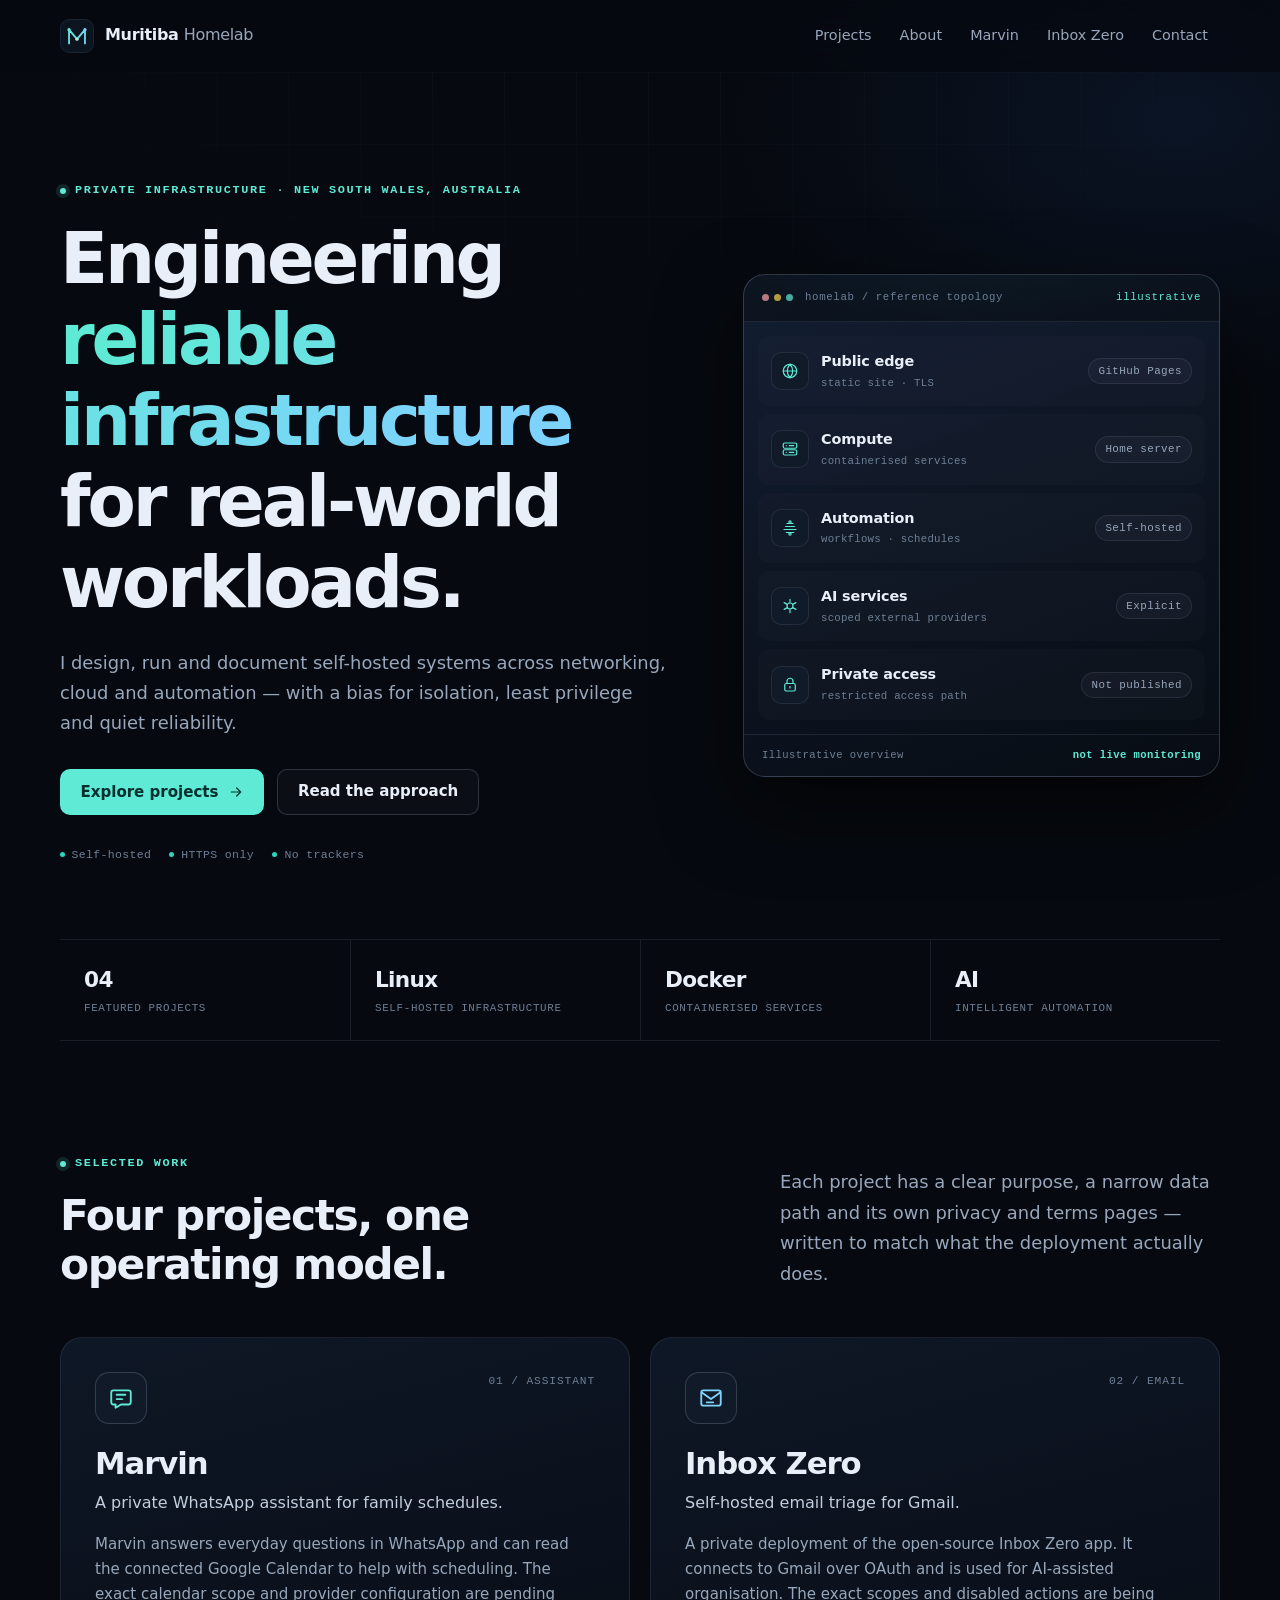
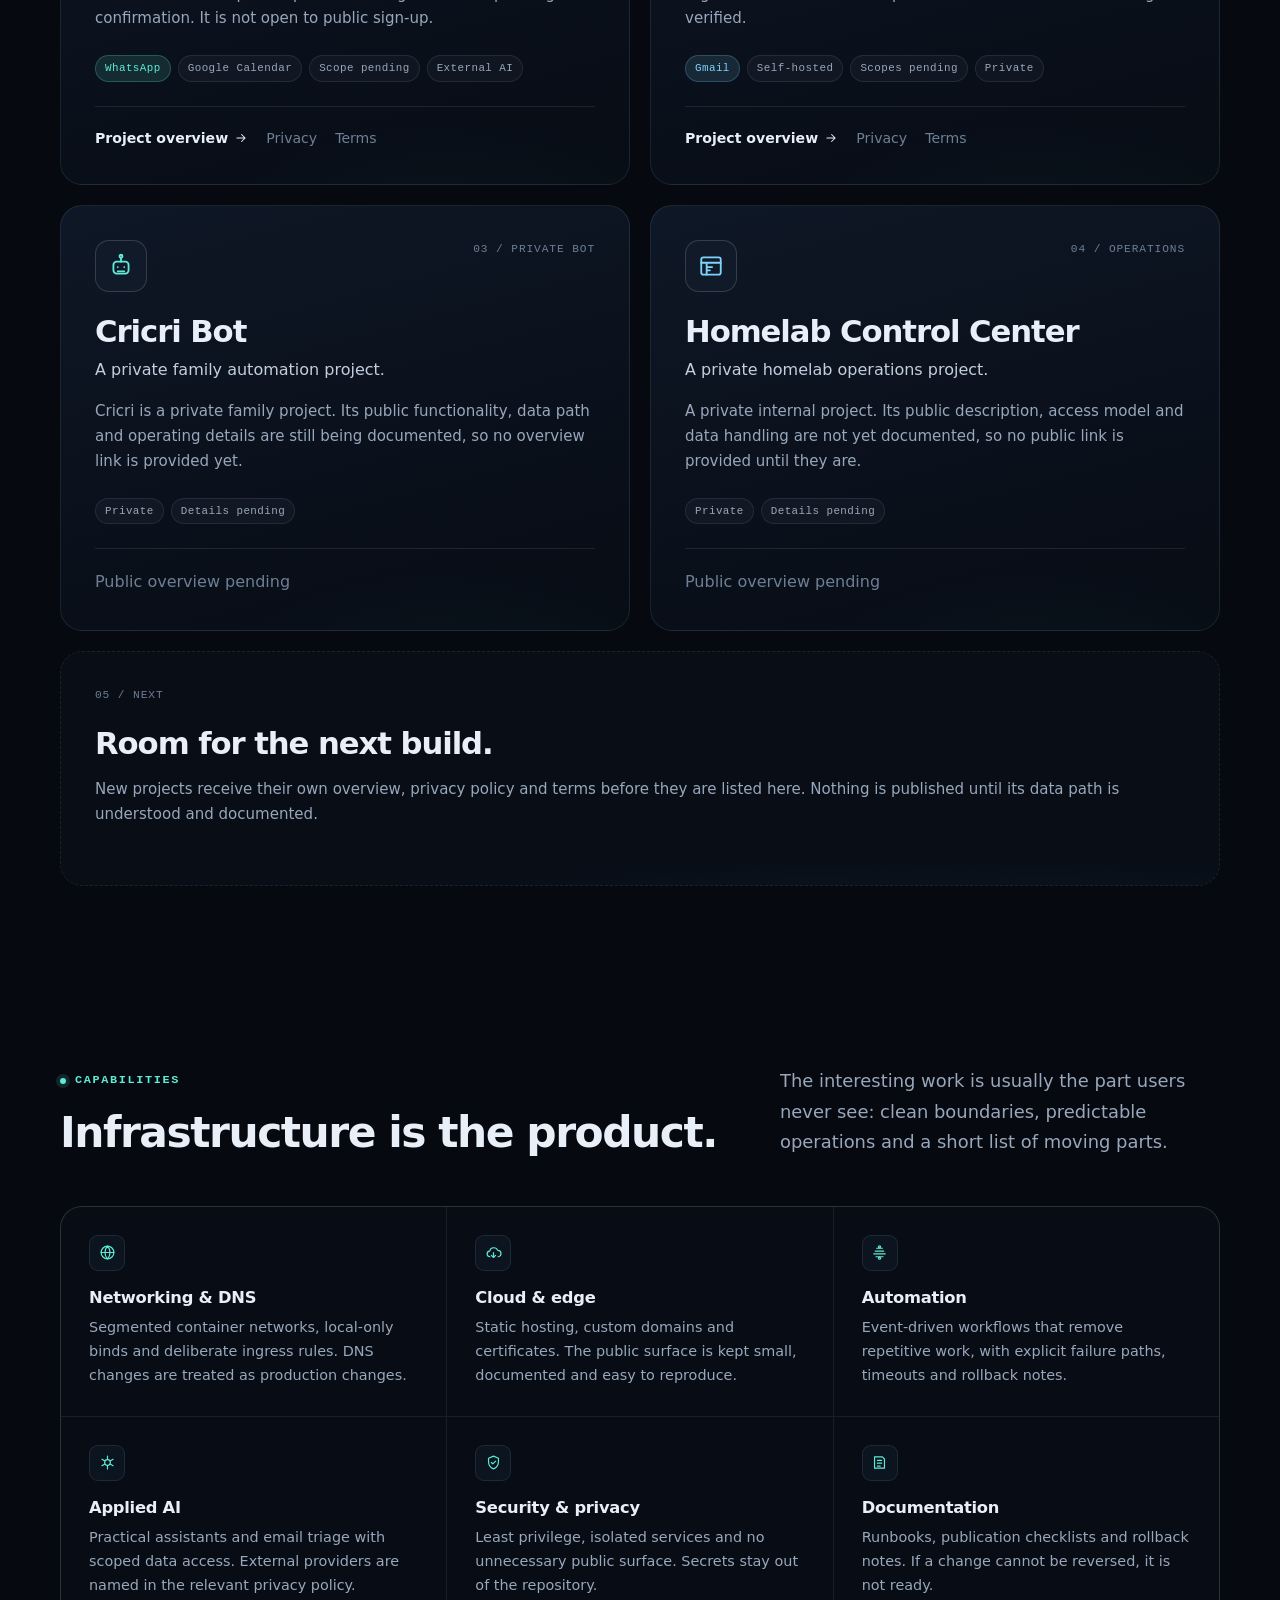
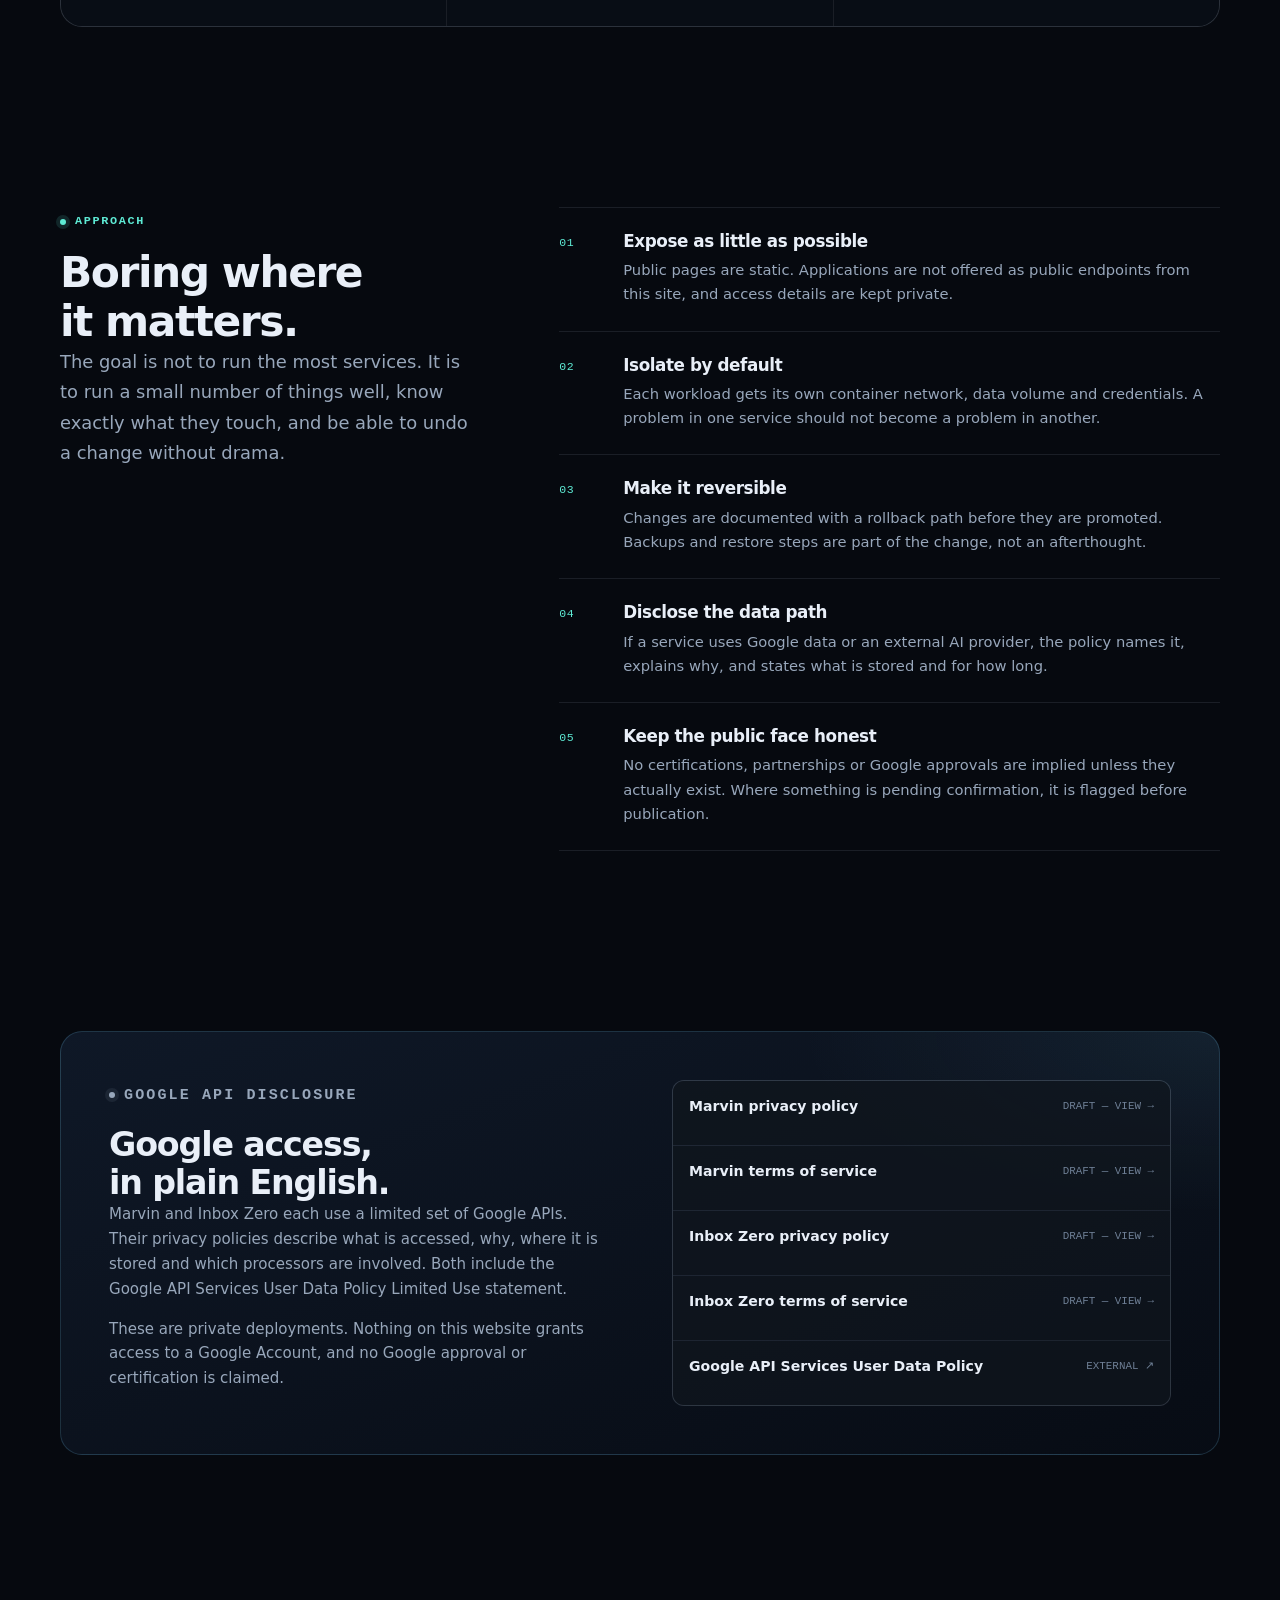
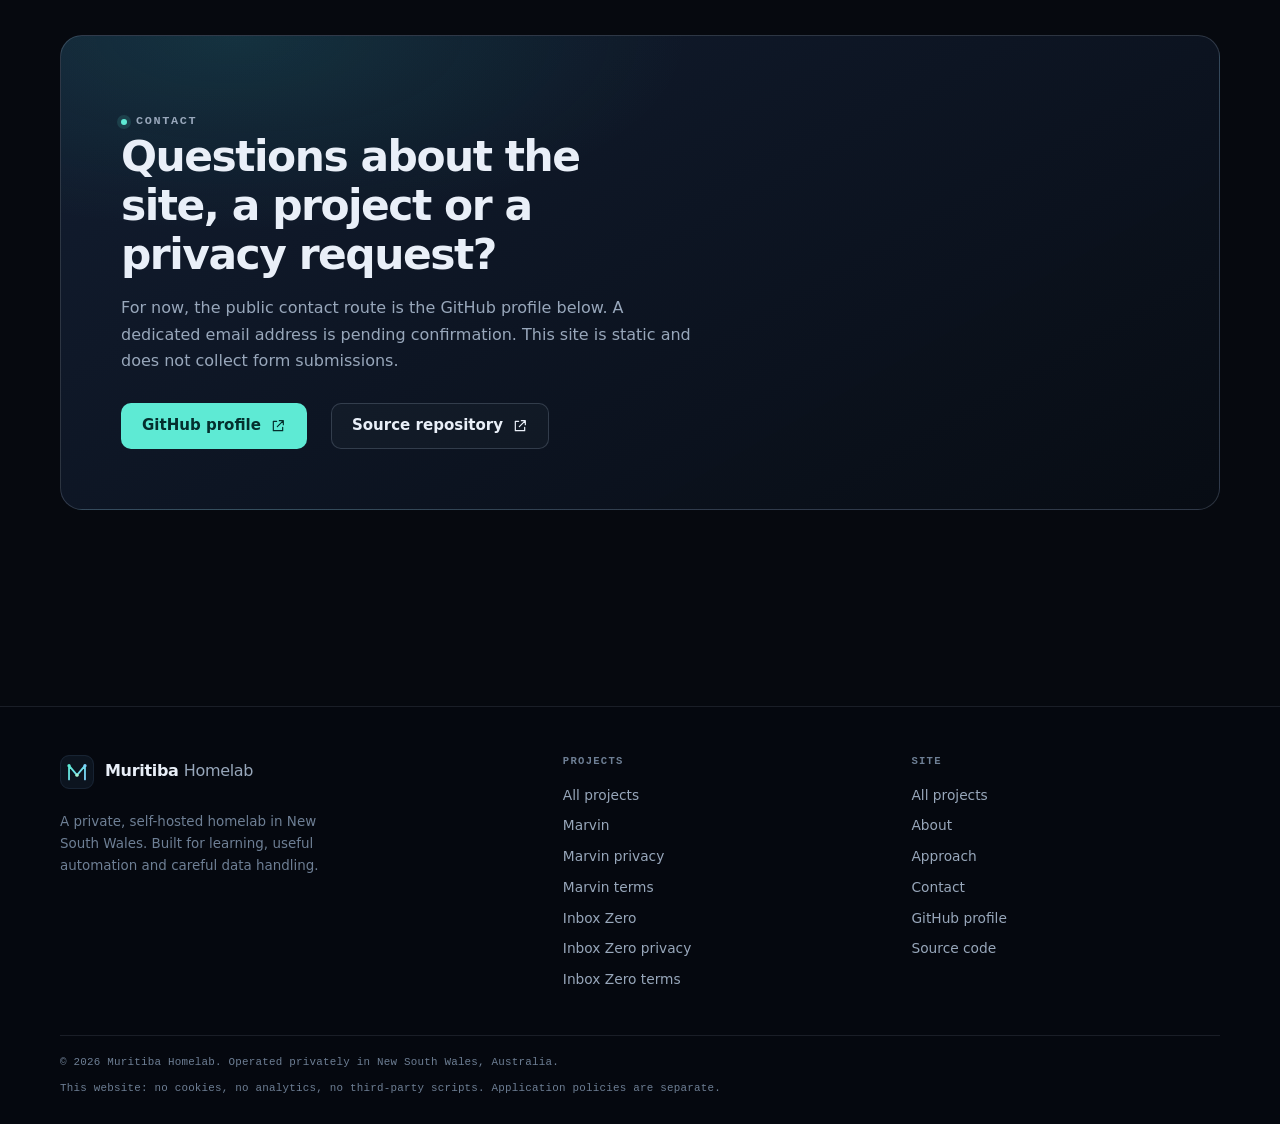
==== commit 837331a5: "Publish Muritiba Homelab institutional website and legal pages" ====
--- a/docs/index.html
+++ b/docs/index.html
@@ -66,7 +66,6 @@
         <a href="about/">About</a>
         <a href="marvin/">Marvin</a>
         <a href="inbox-zero/">Inbox Zero</a>
-              <span class="link-subtle">Privacy policy and terms are being finalised.</span>
         <a href="#contact">Contact</a>
       </nav>
     </div>
@@ -186,7 +185,8 @@
               <a href="marvin/">Project overview
                 <svg viewBox="0 0 24 24" fill="none" stroke="currentColor" stroke-width="1.8" stroke-linecap="round" stroke-linejoin="round" aria-hidden="true" focusable="false"><path d="M5 12h14M13 6l6 6-6 6"/></svg>
               </a>
-              <span class="link-subtle">Privacy policy and terms are being finalised.</span>
+              <a class="link-subtle" href="marvin/privacy/">Privacy</a>
+              <a class="link-subtle" href="marvin/terms/">Terms</a>
             </div>
           </article>
 
@@ -210,7 +210,8 @@
               <a href="inbox-zero/">Project overview
                 <svg viewBox="0 0 24 24" fill="none" stroke="currentColor" stroke-width="1.8" stroke-linecap="round" stroke-linejoin="round" aria-hidden="true" focusable="false"><path d="M5 12h14M13 6l6 6-6 6"/></svg>
               </a>
-              <span class="link-subtle">Privacy policy and terms are being finalised.</span>
+              <a class="link-subtle" href="inbox-zero/privacy/">Privacy</a>
+              <a class="link-subtle" href="inbox-zero/terms/">Terms</a>
             </div>
           </article>
 
@@ -378,10 +379,12 @@
             <h2 id="google-title">Google access, in plain English.</h2>
             <p>Marvin and Inbox Zero each use a limited set of Google APIs. Their privacy policies describe what is accessed, why, where it is stored and which processors are involved. Both include the Google API Services User Data Policy Limited Use statement.</p>
             <p>These are private deployments. Nothing on this website grants access to a Google Account, and no Google approval or certification is claimed.</p>
-            <div class="draft-note"><strong>Draft status:</strong> Both privacy policies and both sets of terms are working drafts. They still contain claims that require owner verification and must not be published or submitted to Google until those items are closed.</div>
-          </div>
+                      </div>
           <ul class="disclosure-list">
-            <li><span class="link-subtle">Privacy policy and terms are being finalised.</span></li>
+            <li><a href="marvin/privacy/">Marvin privacy policy <span>DRAFT — VIEW →</span></a></li>
+            <li><a href="marvin/terms/">Marvin terms of service <span>DRAFT — VIEW →</span></a></li>
+            <li><a href="inbox-zero/privacy/">Inbox Zero privacy policy <span>DRAFT — VIEW →</span></a></li>
+            <li><a href="inbox-zero/terms/">Inbox Zero terms of service <span>DRAFT — VIEW →</span></a></li>
             <li>
               <a href="https://developers.google.com/terms/api-services-user-data-policy" rel="noopener">Google API Services User Data Policy <span>EXTERNAL ↗</span></a>
             </li>
@@ -424,9 +427,12 @@
         <h3>Projects</h3>
         <a href="projects/">All projects</a>
         <a href="marvin/">Marvin</a>
-                        <a href="inbox-zero/">Inbox Zero</a>
-              <span class="link-subtle">Privacy policy and terms are being finalised.</span>
-                      </div>
+        <a href="marvin/privacy/">Marvin privacy</a>
+        <a href="marvin/terms/">Marvin terms</a>
+        <a href="inbox-zero/">Inbox Zero</a>
+        <a href="inbox-zero/privacy/">Inbox Zero privacy</a>
+        <a href="inbox-zero/terms/">Inbox Zero terms</a>
+      </div>
       <div class="footer-col">
         <h3>Site</h3>
         <a href="projects/">All projects</a>
